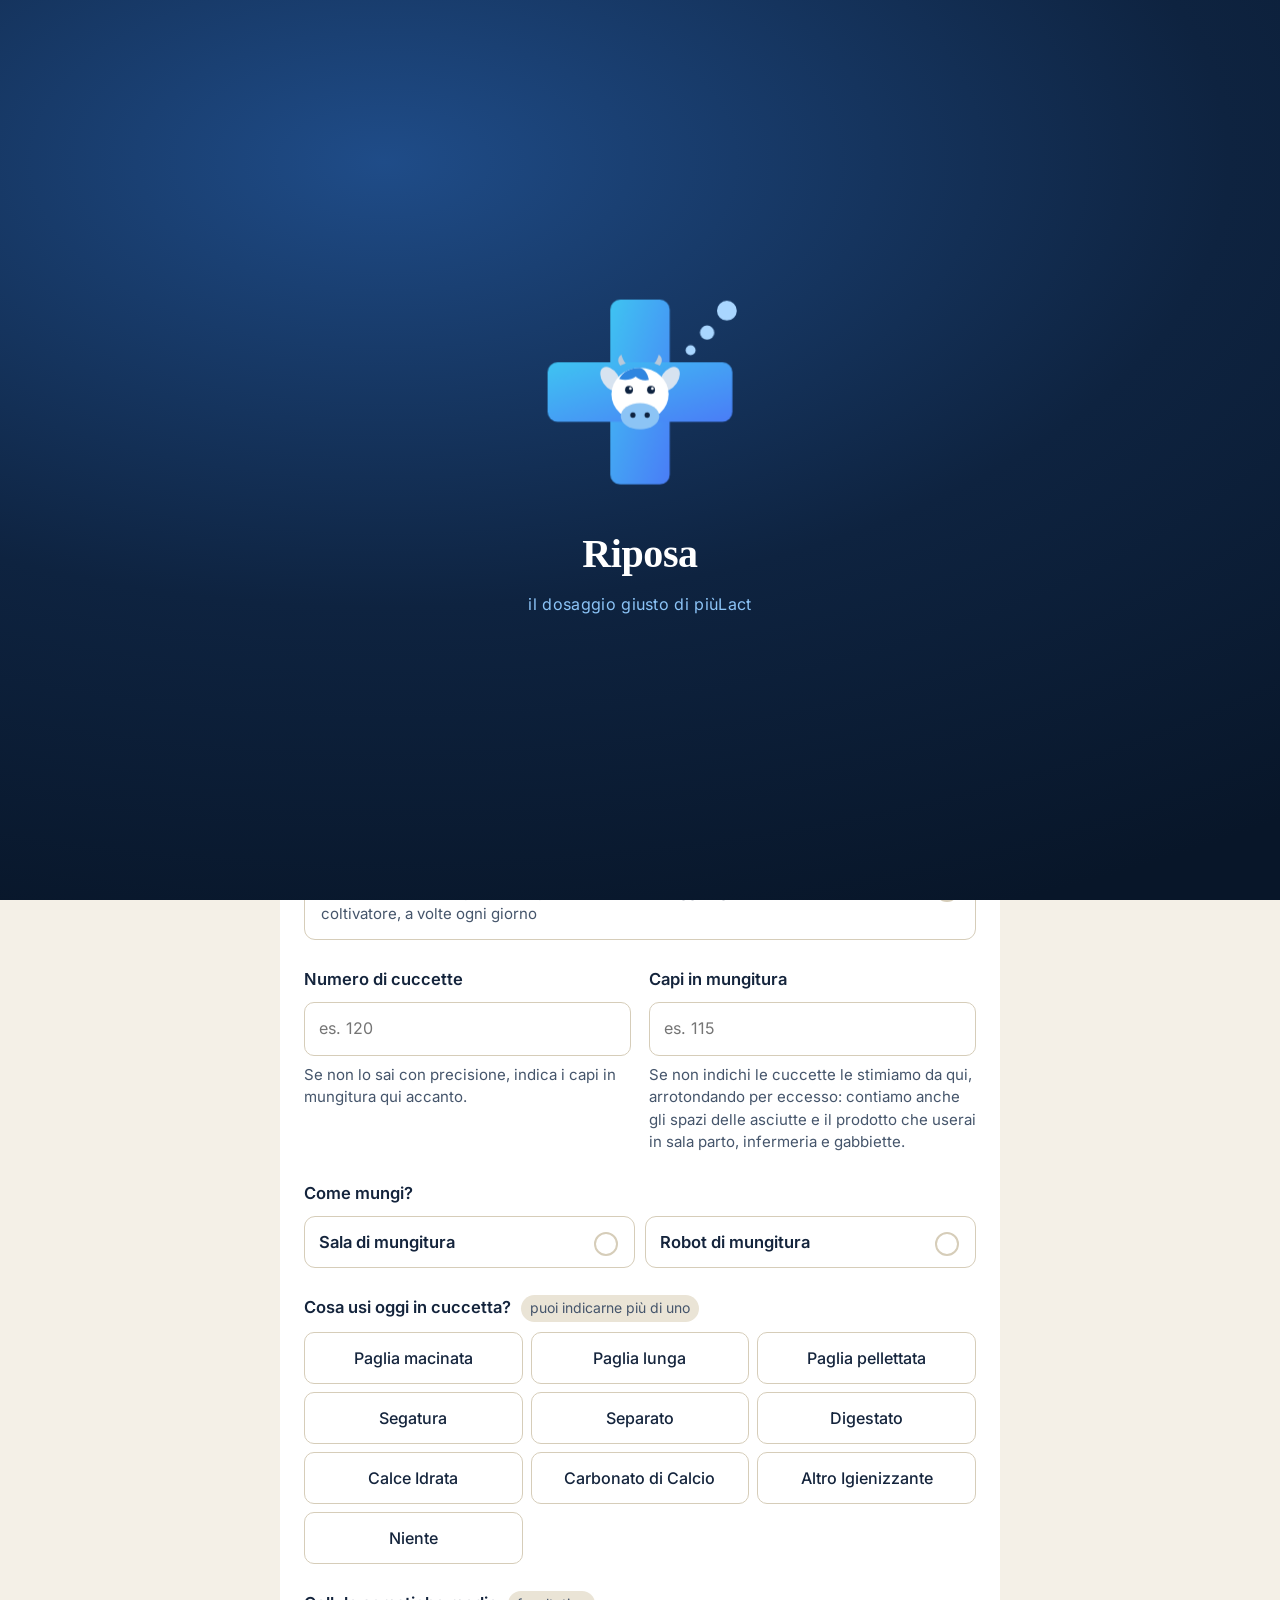
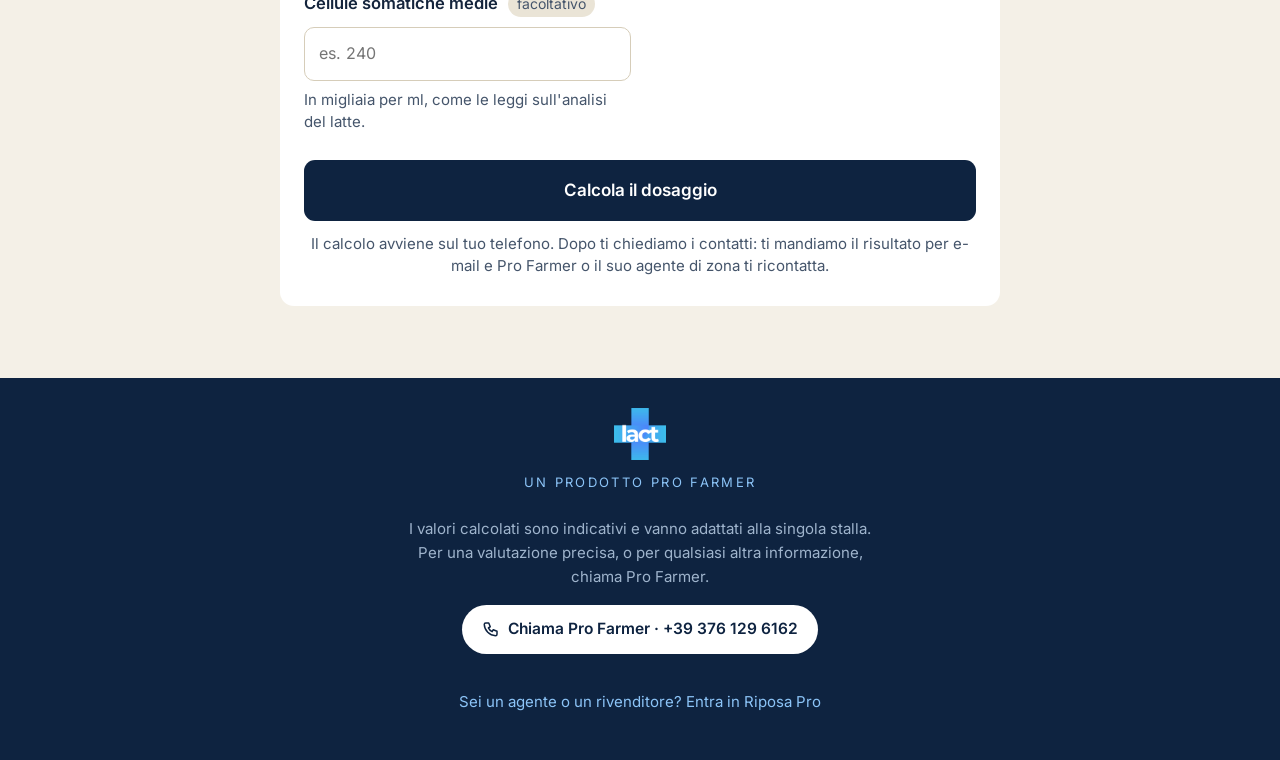
==== riposa/index.html @ 1e92d0e1 "App Pro Farmer: contenitore con Riposa e Presenze e turni (prima versione) Co-Authored-By: Claude Op" ====
<!-- GENERATO da «App Pro Farmer/strumenti/genera-riposa.mjs» a partire da Riposa/index.html: non modificare qui. -->
<!doctype html>
<html lang="it">
<head>
<meta charset="utf-8">
<meta name="viewport" content="width=device-width, initial-scale=1">
<title>Riposa — il dosaggio giusto di piùLact per la tua stalla</title>
<meta name="description" content="Calcola in due minuti quale prodotto della gamma piùLact serve alla tua stalla, quanto ne serve e come si usa. Uno strumento Pro Farmer.">
<link rel="stylesheet" href="assets/style.css?v=20261030a">
<!-- App installabile (anche su iPhone: Condividi → Aggiungi alla schermata Home) -->
<link rel="icon" type="image/png" sizes="32x32" href="../assets/icone/favicon-32.png">
<link rel="apple-touch-icon" href="../assets/icone/apple-touch-icon.png">
<meta name="theme-color" content="#242320">
<meta name="apple-mobile-web-app-capable" content="yes">
<meta name="mobile-web-app-capable" content="yes">
<meta name="apple-mobile-web-app-title" content="Pro Farmer">
<meta name="apple-mobile-web-app-status-bar-style" content="default">
<script data-solo-allevatore>
  /* Dal 24/10/2026 i venditori hanno la loro app, Riposa Pro, su /pro/.
     Ci mandiamo i vecchi link (#venditori) e chi ha installato la Riposa di
     prima ed era già entrato nella sua area. */
  (function () {
    var venditore = false;
    try {
      venditore = !!localStorage.getItem('sb-gmhmxybqmkcmnbjdnslz-auth-token')
        && (matchMedia('(display-mode: standalone)').matches || navigator.standalone === true);
    } catch (e) {}
    if (location.hash === '#venditori' || venditore) { location.replace('https://riposa.profarmer.it/pro/'); return; }
    /* L'apertura animata (24/10/2026): nell'app installata a ogni apertura,
       nel browser una volta per visita. Mai a chi ha chiesto meno movimento. */
    try {
      if (/[?&]apertura=(prova|ferma)/.test(location.search)) sessionStorage.removeItem('riposa-apertura');
      var app = matchMedia('(display-mode: standalone)').matches || navigator.standalone === true;
      var vista = sessionStorage.getItem('riposa-apertura') === '1';
      if (!matchMedia('(prefers-reduced-motion: reduce)').matches && (app || !vista)) {
        document.documentElement.classList.add('con-apertura');
        sessionStorage.setItem('riposa-apertura', '1');
      }
    } catch (e) {}
  })();
</script>
</head>
<body>
<a href="../" style="display:flex;align-items:center;gap:8px;padding:calc(10px + env(safe-area-inset-top,0px)) 16px 10px;background:#242320;color:#fff;font:700 15px/1.2 Inter,system-ui,sans-serif;text-decoration:none">
  <span aria-hidden="true" style="font-size:18px">←</span> Pro Farmer</a>

<!-- APERTURA: l'animazione d'ingresso, solo per l'allevatore (genera-pro.mjs la toglie).
     Si vede solo con la classe con-apertura su <html>, decisa dallo script in testa. -->
<div class="apertura" id="apertura" aria-hidden="true">
  <svg class="apertura-segno" viewBox="0 0 200 200" aria-hidden="true">
    <defs><linearGradient id="ap-croce" x1="0" y1="0" x2="1" y2="1"><stop offset="0" stop-color="#3FC4F2"/><stop offset="1" stop-color="#4A7DF7"/></linearGradient>
      <linearGradient id="ap-riflesso" x1="0" y1="0" x2="1" y2="0"><stop offset="0" stop-color="#fff" stop-opacity="0"/><stop offset=".5" stop-color="#fff" stop-opacity=".55"/><stop offset="1" stop-color="#fff" stop-opacity="0"/></linearGradient>
      <clipPath id="ap-sagoma"><rect x="73" y="16" width="54" height="168" rx="9"/><rect x="16" y="73" width="168" height="54" rx="9"/></clipPath></defs>
    <circle class="ap-alone" cx="100" cy="100" r="70"/>
    <rect class="ap-v" x="73" y="16" width="54" height="168" rx="9" fill="url(#ap-croce)"/>
    <rect class="ap-h" x="16" y="73" width="168" height="54" rx="9" fill="url(#ap-croce)"/>
    <!-- un riflesso di luce che attraversa la croce appena formata -->
    <g clip-path="url(#ap-sagoma)"><rect class="ap-riflesso" x="-60" y="0" width="60" height="200" fill="url(#ap-riflesso)" transform="skewX(-18)"/></g>
    <g transform="translate(54 54)"><g class="ap-bovina">
      <ellipse cx="19" cy="34" rx="7.5" ry="12" transform="rotate(-34 19 34)" fill="#D7E3F0"/>
      <ellipse cx="73" cy="34" rx="7.5" ry="12" transform="rotate(34 73 34)" fill="#D7E3F0"/>
      <path d="M28 22c-3-4-2-8 1-10 1 3 2 6 4 8z" fill="#B9C9DA"/>
      <path d="M64 22c3-4 2-8-1-10-1 3-2 6-4 8z" fill="#B9C9DA"/>
      <ellipse cx="46" cy="48" rx="26" ry="24" fill="#fff"/>
      <path d="M46 24c-9 0-16 4-19 10 5 2 11 1 15-2 3 3 8 4 12 3-1-6-4-10-8-11z" fill="#2F86E0"/>
      <ellipse cx="46" cy="68" rx="17.5" ry="12" fill="#8CC4F5"/>
      <circle cx="39.5" cy="67" r="2.4" fill="#0E2340"/><circle cx="52.5" cy="67" r="2.4" fill="#0E2340"/>
      <circle class="ap-occhio" cx="36" cy="44" r="3.6" fill="#0E2340"/><circle class="ap-occhio" cx="56" cy="44" r="3.6" fill="#0E2340"/>
      <circle cx="37.2" cy="42.8" r="1.2" fill="#fff"/><circle cx="57.2" cy="42.8" r="1.2" fill="#fff"/>
    </g></g>
    <circle class="ap-bolla ap-b1" cx="146" cy="62" r="4.5"/>
    <circle class="ap-bolla ap-b2" cx="161" cy="46" r="6.5"/>
    <circle class="ap-bolla ap-b3" cx="179" cy="26" r="9"/>
  </svg>
  <p class="apertura-nome">Riposa</p>
  <p class="apertura-sotto">il dosaggio giusto di piùLact</p>
</div>
<script>
  /* Dopo 3,9 secondi (o al primo tocco) l'apertura si dissolve e la pagina entra.
     Riposa Pro (stesso script, copiato da genera-pro.mjs) resta a 1,9 secondi. */
  (function () {
    var el = document.getElementById('apertura'), via = false;
    if (!document.documentElement.classList.contains('con-apertura')) { el.remove(); return; }
    function chiudi() {
      if (via) return; via = true;
      el.classList.add('apertura-via');
      document.documentElement.classList.add('apertura-finita');
      setTimeout(function () { el.remove(); document.documentElement.classList.remove('con-apertura'); }, 450);
    }
    el.addEventListener('pointerdown', chiudi);
    if (/[?&]apertura=ferma/.test(location.search)) return;   // solo per i fotogrammi di collaudo: resta finché non si tocca
    setTimeout(chiudi, el.classList.contains('apertura-pro') ? 1900 : 3900);
  })();
</script>
<!-- /APERTURA -->

<header class="testata">
  <div class="contenitore testata-in">
    <img class="logo-profarmer" src="assets/logo-profarmer.png" alt="Pro Farmer" width="532" height="200">
  </div>
</header>

<section class="eroe">
  <div class="contenitore eroe-in">
    <div class="eroe-parole">
      <h1>Quanto piùLact serve alla tua stalla?</h1>
      <p class="eroe-testo">Rispondi a poche domande. Ti diciamo quale prodotto usare, come e in che dose, e quanto ordinarne per spendere meno di trasporto.</p>
    </div>
    <!-- la stessa bovina che poi "ragiona" sul calcolo (app.js), qui ferma -->
    <svg class="bovina bovina-eroe" viewBox="0 0 124 104" aria-hidden="true">
      <circle class="pensiero p1" cx="88" cy="36" r="4"/>
      <circle class="pensiero p2" cx="100" cy="25" r="5.5"/>
      <circle class="pensiero p3" cx="114" cy="12" r="7.5"/>
      <ellipse class="orecchio" cx="19" cy="34" rx="7.5" ry="12" transform="rotate(-34 19 34)"/>
      <ellipse class="orecchio" cx="73" cy="34" rx="7.5" ry="12" transform="rotate(34 73 34)"/>
      <path class="corno" d="M28 22c-3-4-2-8 1-10 1 3 2 6 4 8z"/>
      <path class="corno" d="M64 22c3-4 2-8-1-10-1 3-2 6-4 8z"/>
      <ellipse class="cranio" cx="46" cy="48" rx="26" ry="24"/>
      <path class="macchia" d="M46 24c-9 0-16 4-19 10 5 2 11 1 15-2 3 3 8 4 12 3-1-6-4-10-8-11z"/>
      <ellipse class="muso" cx="46" cy="68" rx="17.5" ry="12"/>
      <circle class="narice" cx="39.5" cy="67" r="2.4"/>
      <circle class="narice" cx="52.5" cy="67" r="2.4"/>
      <circle class="occhio" cx="36" cy="44" r="3.6"/>
      <circle class="occhio" cx="56" cy="44" r="3.6"/>
      <circle class="luce" cx="37.2" cy="42.8" r="1.2"/>
      <circle class="luce" cx="57.2" cy="42.8" r="1.2"/>
    </svg>
  </div>
</section>

<main class="contenitore">

  <form id="modulo" class="scheda" novalidate>

    <h2 class="titolo-sezione"><span class="numero">1</span> La tua zona di riposo</h2>

    <fieldset class="campo">
      <legend>Dove riposano le tue vacche?</legend>
      <div class="scelte">
        <label class="scelta">
          <input type="radio" name="zona" value="materassino" required>
          <span class="scelta-corpo">
            <strong>Cuccette a materassino</strong>
            <small>materassino o tappetino</small>
          </span>
        </label>
        <label class="scelta">
          <input type="radio" name="zona" value="buca">
          <span class="scelta-corpo">
            <strong>Cuccette a buca / riempimento</strong>
            <small>che sia con blister (nido d’ape) o senza</small>
          </span>
        </label>
        <label class="scelta">
          <input type="radio" name="zona" value="lettiera">
          <span class="scelta-corpo">
            <strong>Lettiera</strong>
            <small>lettiera in paglia o simili a rinnovo frequente</small>
          </span>
        </label>
        <label class="scelta">
          <input type="radio" name="zona" value="compost">
          <span class="scelta-corpo">
            <strong>Compost barn</strong>
            <small>rinnovata di rado, si pulisce dopo diversi mesi; si aggiunge materiale e si lavora col coltivatore, a volte ogni giorno</small>
          </span>
        </label>
      </div>
    </fieldset>

    <div class="griglia-2" id="blocco-cuccette">
      <div class="campo">
        <label for="cuccette">Numero di cuccette</label>
        <input type="number" id="cuccette" name="cuccette" min="1" max="5000" step="1" placeholder="es. 120" inputmode="numeric">
        <p class="aiuto">Se non lo sai con precisione, indica i capi in mungitura qui accanto.</p>
      </div>
      <div class="campo">
        <label for="capi">Capi in mungitura</label>
        <input type="number" id="capi" name="capi" min="1" max="5000" step="1" placeholder="es. 115" inputmode="numeric">
        <p class="aiuto">Se non indichi le cuccette le stimiamo da qui, arrotondando per eccesso: contiamo anche gli spazi delle asciutte e il prodotto che userai in sala parto, infermeria e gabbiette.</p>
      </div>
    </div>

    <fieldset class="campo">
      <legend>Come mungi?</legend>
      <div class="scelte scelte-fila">
        <label class="scelta scelta-piccola">
          <input type="radio" name="mungitura" value="sala" required>
          <span class="scelta-corpo"><strong>Sala di mungitura</strong></span>
        </label>
        <label class="scelta scelta-piccola">
          <input type="radio" name="mungitura" value="robot">
          <span class="scelta-corpo"><strong>Robot di mungitura</strong></span>
        </label>
      </div>
    </fieldset>

    <fieldset class="campo" id="blocco-riempimento" hidden>
      <legend>Come riempi la buca?</legend>
      <div class="scelte">
        <label class="scelta">
          <input type="radio" name="riempimento" value="miscelata">
          <span class="scelta-corpo">
            <strong>Con una miscelata</strong>
            <small>paglia macinata, acqua e igienizzante, distribuiti con il carro unifeed, il lanciapaglia o simili</small>
          </span>
        </label>
        <label class="scelta">
          <input type="radio" name="riempimento" value="spaglio">
          <span class="scelta-corpo">
            <strong>Con il materiale, e il prodotto a spaglio sopra</strong>
            <small>paglia lunga, separato o digestato, con piùLact distribuito a spaglio</small>
          </span>
        </label>
      </div>
    </fieldset>

    <div class="griglia-2" id="blocco-superficie" hidden>
      <div class="campo">
        <label for="mq">Metri quadri di lettiera</label>
        <input type="number" id="mq" name="mq" min="1" max="50000" step="1" placeholder="es. 900" inputmode="numeric">
        <p class="aiuto">La superficie totale della zona a lettiera.</p>
      </div>
      <div class="campo">
        <label for="capiZona">Capi presenti in quella zona</label>
        <input type="number" id="capiZona" name="capiZona" min="1" max="5000" step="1" placeholder="es. 80" inputmode="numeric">
        <p class="aiuto">Serve per i metri quadri a capo: sopra i 9 m² si interviene meno spesso.</p>
      </div>
    </div>

    <fieldset class="campo">
      <legend id="titolo-lettiera-attuale">Cosa usi oggi in cuccetta? <span class="opzionale">puoi indicarne più di uno</span></legend>
      <div class="spunte">
        <label class="spunta"><input type="checkbox" name="lettieraAttuale" value="Paglia macinata"><span>Paglia macinata</span></label>
        <label class="spunta"><input type="checkbox" name="lettieraAttuale" value="Paglia lunga"><span>Paglia lunga</span></label>
        <label class="spunta"><input type="checkbox" name="lettieraAttuale" value="Paglia pellettata"><span>Paglia pellettata</span></label>
        <label class="spunta"><input type="checkbox" name="lettieraAttuale" value="Segatura"><span>Segatura</span></label>
        <label class="spunta"><input type="checkbox" name="lettieraAttuale" value="Separato"><span>Separato</span></label>
        <label class="spunta"><input type="checkbox" name="lettieraAttuale" value="Digestato"><span>Digestato</span></label>
        <label class="spunta"><input type="checkbox" name="lettieraAttuale" value="Calce Idrata"><span>Calce Idrata</span></label>
        <label class="spunta"><input type="checkbox" name="lettieraAttuale" value="Carbonato di Calcio"><span>Carbonato di Calcio</span></label>
        <label class="spunta"><input type="checkbox" name="lettieraAttuale" value="Altro Igienizzante"><span>Altro Igienizzante</span></label>
        <label class="spunta"><input type="checkbox" name="lettieraAttuale" value="Niente" data-esclusiva="si"><span>Niente</span></label>
      </div>
    </fieldset>

    <div class="griglia-2">
      <div class="campo">
        <label for="cellule">Cellule somatiche medie <span class="opzionale">facoltativo</span></label>
        <input type="number" id="cellule" name="cellule" min="0" max="3000" step="1" placeholder="es. 240" inputmode="numeric">
        <p class="aiuto">In migliaia per ml, come le leggi sull'analisi del latte.</p>
      </div>
    </div>

    <p id="errore" class="errore" hidden></p>

    <button type="submit" class="bottone bottone-grande">Calcola il dosaggio</button>
    <p class="aiuto aiuto-centro">Il calcolo avviene sul tuo telefono. Dopo ti chiediamo i contatti: ti mandiamo il risultato per e-mail e Pro Farmer o il suo agente di zona ti ricontatta.</p>
  </form>

  <section id="risultato" hidden></section>

</main>

<footer class="pedana">
  <div class="contenitore pedana-in">
    <img class="logo-piulact" src="assets/logo-piulact.png" alt="piùLact" width="300" height="300">
    <p class="pedana-firma">un prodotto Pro Farmer</p>
    <p class="pedana-nota">
      I valori calcolati sono indicativi e vanno adattati alla singola stalla.
      Per una valutazione precisa, o per qualsiasi altra informazione, chiama
      Pro Farmer.
    </p>
    <a class="chiama" href="tel:+393761296162"><svg viewBox="0 0 24 24" aria-hidden="true"><path d="M5 4h4l2 5-2.5 1.5a11 11 0 0 0 5 5L15 13l5 2v4a2 2 0 0 1-2 2A16 16 0 0 1 3 6a2 2 0 0 1 2-2"/></svg>Chiama Pro Farmer · +39 376 129 6162</a>
    <p class="pedana-nota pedana-altra-app"><a href="https://riposa.profarmer.it/pro/">Sei un agente o un rivenditore? Entra in Riposa Pro</a></p>
  </div>
</footer>

<script src="../assets/vendor/supabase-2.45.4.js"></script>
<script>try { localStorage.setItem('riposa-installa-allevatore-no', '1'); } catch (e) {}</script>
<script src="assets/regole.js?v=20261030a"></script>
<script src="assets/app.js?v=20261030a"></script>
<script src="assets/allevatore.js?v=20261030a"></script>
<!-- RIPOSA PRO: qui strumenti/genera-pro.mjs aggiunge gli script dei venditori -->
<script>
  /* L'app installabile: il service worker tiene la pagina sul telefono, così
     si apre in fretta e il calcolo funziona anche senza rete. Vedi sw.js. */
  if ('serviceWorker' in navigator) {
    window.addEventListener('load', () => { navigator.serviceWorker.register('../sw.js').catch(() => {}); });
  }
</script>
</body>
</html>
---- riposa/assets/style.css ----
/* I font stanno dentro il sito, non li chiediamo a Google.
   Perche': cosi' la pagina non contatta nessun terzo prima che l'allevatore
   abbia premuto il pulsante, e il suo indirizzo IP non finisce da Google.
   Fraunces e Inter, licenza SIL Open Font 1.1, sottoinsieme latino.
   L'italico del titolo lo sintetizza il browser, come faceva prima. */
@font-face{
  font-family:'Fraunces';font-style:normal;font-weight:400;font-display:swap;
  src:url('font/fraunces-400.woff2') format('woff2')
}
@font-face{
  font-family:'Fraunces';font-style:normal;font-weight:600;font-display:swap;
  src:url('font/fraunces-600.woff2') format('woff2')
}
@font-face{
  font-family:'Inter';font-style:normal;font-weight:400;font-display:swap;
  src:url('font/inter-400.woff2') format('woff2')
}
@font-face{
  font-family:'Inter';font-style:normal;font-weight:500;font-display:swap;
  src:url('font/inter-500.woff2') format('woff2')
}
@font-face{
  font-family:'Inter';font-style:normal;font-weight:600;font-display:swap;
  src:url('font/inter-600.woff2') format('woff2')
}

/* Riposa — grafica, ripresa dalla presentazione gamma piùLact 2026 */

:root{
  --navy:#0E2340;
  --navy-2:#16325A;
  --blu:#2F86E0;
  --blu-chiaro:#8CC4F7;
  --crema:#F4F0E7;
  --crema-2:#EAE4D6;
  --bianco:#FFFFFF;
  --testo:#14243C;
  --testo-2:#5A6A80;
  --ambra:#B4741A;
  --ambra-sfondo:#FBF2E2;
  --raggio:14px;
  --ombra:0 1px 2px rgba(14,35,64,.06), 0 8px 28px rgba(14,35,64,.07);
}

*{box-sizing:border-box}
html{-webkit-text-size-adjust:100%}
body{
  margin:0;
  font-family:Inter,-apple-system,BlinkMacSystemFont,"Segoe UI",sans-serif;
  font-size:16px;
  line-height:1.6;
  color:var(--testo);
  background:var(--crema);
}
h1,h2,h3,.serif{font-family:Fraunces,Georgia,"Times New Roman",serif;font-weight:600;letter-spacing:-.01em}
em{font-style:italic}

.contenitore{width:100%;max-width:760px;margin:0 auto;padding:0 20px}

/* --- testata --- */
/* In alto solo la firma di chi lo ha fatto: Pro Farmer, piccolo, nell'angolo
   a destra. Il logo piuLact sta nel piede, dove chiude la pagina insieme al
   numero di telefono. Altezza fissa e larghezza automatica: cambiare i file
   sorgente non sposta il layout, purche' restino ritagliati sul segno. */
.testata{background:var(--navy);padding:22px 0 2px}
.testata-in{display:flex;justify-content:flex-end}
.logo-profarmer{display:block;height:28px;width:auto}
.logo-piulact{display:block;height:46px;width:auto}

/* --- eroe --- */
.eroe{background:var(--navy);color:#fff;padding:40px 0 56px}
.soprattitolo{
  margin:0 0 14px;font-size:11px;letter-spacing:.18em;text-transform:uppercase;color:var(--blu-chiaro)
}
.eroe h1{margin:0 0 18px;font-size:clamp(34px,8vw,54px);line-height:1.05}
.eroe h1 em{color:var(--blu-chiaro)}
.eroe-testo{margin:0;max-width:52ch;color:#C9D6E6;font-size:17px}

/* l'elenco di cosa fa il calcolatore, in testata */
.eroe-elenco{
  margin:16px 0 0;padding:0;list-style:none;
  display:grid;gap:10px;max-width:56ch
}
.eroe-elenco li{
  position:relative;padding-left:26px;color:#fff;font-size:16.5px;line-height:1.5
}
.eroe-elenco li::before{
  content:"";position:absolute;left:0;top:.55em;
  width:9px;height:9px;border-radius:2px;background:var(--blu)
}

/* --- schede --- */
main{padding:0 0 64px}
.scheda{
  background:var(--bianco);border-radius:var(--raggio);box-shadow:var(--ombra);
  padding:28px 24px;margin-top:-28px;position:relative
}

.titolo-sezione{
  display:flex;align-items:center;gap:12px;
  margin:0 0 24px;font-size:22px
}
.numero{
  display:grid;place-items:center;flex:0 0 30px;width:30px;height:30px;border-radius:50%;
  background:var(--navy);color:#fff;font-family:Inter,sans-serif;font-size:14px;font-weight:600
}

/* --- campi --- */
.campo{margin:0 0 26px;padding:0;border:0}
.campo>label,legend{
  display:block;padding:0;margin:0 0 10px;
  font-weight:600;font-size:15px;color:var(--testo)
}
.opzionale{
  font-weight:400;font-size:12px;color:var(--testo-2);
  background:var(--crema-2);border-radius:20px;padding:2px 9px;margin-left:6px
}
input[type=number],select{
  width:100%;padding:13px 14px;font:inherit;color:var(--testo);
  background:var(--bianco);border:1.5px solid var(--crema-2);border-radius:10px;
  transition:border-color .15s
}
input[type=number]:focus,select:focus{outline:0;border-color:var(--blu);box-shadow:0 0 0 3px rgba(47,134,224,.14)}
select{appearance:none;background-image:linear-gradient(45deg,transparent 50%,var(--testo-2) 50%),linear-gradient(135deg,var(--testo-2) 50%,transparent 50%);background-position:calc(100% - 20px) 50%,calc(100% - 15px) 50%;background-size:5px 5px,5px 5px;background-repeat:no-repeat}
.aiuto{margin:8px 0 0;font-size:13px;color:var(--testo-2);line-height:1.45}
.aiuto-centro{text-align:center;margin-top:12px}

.griglia-2{display:grid;grid-template-columns:1fr 1fr;gap:0 18px}
@media(max-width:560px){.griglia-2{grid-template-columns:1fr}}

/* --- scelte a bottoni --- */
.scelte{display:grid;gap:10px}
.scelte-fila{grid-template-columns:repeat(auto-fit,minmax(150px,1fr))}
.scelta{position:relative;display:block;cursor:pointer}
.scelta input{position:absolute;opacity:0;width:0;height:0}
.scelta-corpo{
  display:block;padding:14px 16px;
  border:1.5px solid var(--crema-2);border-radius:11px;background:var(--bianco);
  transition:border-color .15s, background .15s
}
.scelta-corpo strong{display:block;font-size:15px;font-weight:600}
.scelta-corpo small{display:block;margin-top:3px;font-size:13px;color:var(--testo-2);line-height:1.4}
.scelta:hover .scelta-corpo{border-color:var(--blu-chiaro)}
.scelta input:checked + .scelta-corpo{border-color:var(--blu);background:#F2F8FE;box-shadow:0 0 0 1px var(--blu) inset}
.scelta input:focus-visible + .scelta-corpo{box-shadow:0 0 0 3px rgba(47,134,224,.2)}
.scelta-piccola .scelta-corpo{padding:12px 14px}

/* --- bottoni --- */
.bottone{
  display:inline-block;width:100%;padding:15px 22px;
  font:inherit;font-weight:600;font-size:16px;text-align:center;text-decoration:none;
  color:#fff;background:var(--navy);border:0;border-radius:11px;cursor:pointer;
  transition:background .15s,transform .05s
}
.bottone:hover{background:var(--navy-2)}
.bottone:active{transform:translateY(1px)}
.bottone-grande{padding:17px 22px;font-size:17px}
.bottone-whatsapp{background:#1EA855}
.bottone-whatsapp:hover{background:#17913F}
.bottone-fantasma{background:transparent;color:var(--navy);border:1.5px solid var(--crema-2)}
.bottone-fantasma:hover{background:var(--crema);border-color:var(--testo-2)}

.errore{
  margin:0 0 18px;padding:13px 15px;border-radius:10px;
  background:#FDECEC;color:#A32020;font-size:14px;font-weight:500
}

/* --- risultato --- */
#risultato{margin-top:26px;scroll-margin-top:20px}
.esito{
  background:var(--navy);color:#fff;border-radius:var(--raggio);
  padding:28px 24px;box-shadow:var(--ombra)
}
.esito-etichetta{margin:0 0 8px;font-size:11px;letter-spacing:.18em;text-transform:uppercase;color:var(--blu-chiaro)}
.esito-nome{margin:0;font-size:clamp(30px,7vw,42px);line-height:1.1}
.esito-tagline{margin:6px 0 0;font-size:14px;letter-spacing:.06em;text-transform:uppercase;color:var(--blu-chiaro)}
.esito-sintesi{margin:18px 0 0;color:#C9D6E6;max-width:56ch}

.numeri{
  display:grid;grid-template-columns:repeat(auto-fit,minmax(130px,1fr));gap:1px;
  margin:26px 0 0;background:rgba(255,255,255,.14);border-radius:11px;overflow:hidden
}
.numero-cella{background:var(--navy);padding:16px 15px}
.numero-cella dt{margin:0 0 6px;font-size:10.5px;letter-spacing:.14em;text-transform:uppercase;color:var(--blu-chiaro)}
.numero-cella dd{margin:0;font-family:Fraunces,Georgia,serif;font-size:23px;line-height:1.15}
.numero-cella dd small{display:block;font-family:Inter,sans-serif;font-size:12px;font-weight:400;color:#9FB4CC;margin-top:3px}

.blocco{
  background:var(--bianco);border-radius:var(--raggio);box-shadow:var(--ombra);
  padding:24px;margin-top:16px
}
.blocco h3{margin:0 0 14px;font-size:19px}
.blocco p{margin:0 0 12px}
.blocco p:last-child{margin-bottom:0}
.passi{margin:0;padding:0;list-style:none;counter-reset:passo}
.passi li{
  counter-increment:passo;position:relative;padding:0 0 14px 38px;
}
.passi li:last-child{padding-bottom:0}
.passi li::before{
  content:counter(passo);position:absolute;left:0;top:1px;
  display:grid;place-items:center;width:25px;height:25px;border-radius:50%;
  background:var(--crema);color:var(--navy);font-size:13px;font-weight:600
}

.tabella{width:100%;border-collapse:collapse;font-size:15px}
.tabella th,.tabella td{padding:11px 0;text-align:left;border-bottom:1px solid var(--crema-2)}
.tabella th{font-weight:500;color:var(--testo-2)}
.tabella td{text-align:right;font-weight:600;font-variant-numeric:tabular-nums}
.tabella tr:last-child th,.tabella tr:last-child td{border-bottom:0}

.avviso{
  display:flex;gap:11px;align-items:flex-start;
  margin:16px 0 0;padding:14px 16px;border-radius:10px;
  background:var(--ambra-sfondo);color:#6E4710;font-size:14px;line-height:1.5
}
.avviso strong{color:var(--ambra)}
.avviso-icona{flex:0 0 auto;font-size:15px;line-height:1.4}

.nota-scenario{
  margin:16px 0 0;padding:14px 16px;border-left:3px solid var(--blu);
  background:#F2F8FE;border-radius:0 10px 10px 0;font-size:15px;color:var(--navy)
}

.potenziale-cifre{display:flex;align-items:baseline;gap:12px;flex-wrap:wrap;margin:0 0 14px}
.potenziale-cifre b{font-family:Fraunces,Georgia,serif;font-size:34px;font-weight:600;color:var(--blu)}
.potenziale-cifre span{font-size:26px;color:var(--testo-2)}
.casi{margin:14px 0 0;padding:0;list-style:none;font-size:14px;color:var(--testo-2)}
.casi li{padding:7px 0;border-top:1px solid var(--crema-2)}
.casi b{color:var(--navy);font-weight:600}

.azioni{display:grid;gap:10px;margin-top:16px}
.contatti{display:grid;gap:0 18px;grid-template-columns:1fr 1fr}
@media(max-width:560px){.contatti{grid-template-columns:1fr}}
.contatti .campo{margin-bottom:18px}
.contatti input[type=text],.contatti input[type=tel],.contatti input[type=email]{
  width:100%;padding:13px 14px;font:inherit;color:var(--testo);
  background:var(--bianco);border:1.5px solid var(--crema-2);border-radius:10px
}
.contatti input:focus{outline:0;border-color:var(--blu);box-shadow:0 0 0 3px rgba(47,134,224,.14)}
.pieno{grid-column:1/-1}
.esito-ok{
  margin:14px 0 0;padding:14px 16px;border-radius:10px;
  background:#EAF7EE;color:#14612F;font-size:14.5px;font-weight:500
}

/* --- pedana --- */
.pedana{background:var(--navy);color:#9FB4CC;padding:30px 0 34px;font-size:14px}
/* Il piede chiude la pagina come un colophon: il logo del prodotto, chi lo fa,
   poi la nota. Centrato, cosi' regge anche quando la nota cambia lunghezza. */
.pedana-in{display:flex;flex-direction:column;align-items:center;text-align:center;gap:12px}
.pedana-in .logo-piulact{height:52px}
.pedana-firma{margin:0;font-size:11px;letter-spacing:.18em;text-transform:uppercase;color:var(--blu-chiaro)}
.pedana a{color:var(--blu-chiaro);text-decoration:none;white-space:nowrap}
.pedana a:hover{text-decoration:underline}
.pedana-nota{margin:8px 0 0;padding-top:16px;border-top:1px solid rgba(255,255,255,.14);font-size:13px;max-width:52ch}

@media print{
  .testata,.eroe,#modulo,.azioni,.pedana-nota{display:none}
  body{background:#fff}
  .esito{background:#fff;color:#000;box-shadow:none;border:1px solid #ccc}
  .numero-cella{background:#fff}
  .esito-nome,.esito-etichetta,.esito-tagline,.esito-sintesi,.numero-cella dt,.numero-cella dd{color:#000}
}

/* --- scelte premium e proposte di prova --- */
.premium{
  margin-top:18px;padding-top:18px;border-top:1px solid var(--crema-2)
}
.premium:first-of-type{margin-top:16px}
.premium h4{
  margin:0 0 4px;font-family:Fraunces,Georgia,serif;font-size:19px;font-weight:600
}
.premium h4 span{
  display:block;font-family:Inter,sans-serif;font-size:11px;font-weight:500;
  letter-spacing:.13em;text-transform:uppercase;color:var(--blu);margin-top:3px
}
.premium p{margin:10px 0 14px;font-size:15px;color:var(--testo-2)}
.blocco-prova{
  background:#F2F8FE;border:1px solid #CFE3F8
}
.prova-cifra{
  margin:14px 0 0;padding:14px 16px;background:var(--bianco);
  border-radius:10px;font-size:16px
}
.prova-cifra strong{display:block;color:var(--navy)}
.prova-cifra span{display:block;margin-top:3px;font-size:13px;color:var(--testo-2)}

/* --- scelta premium --- */
.premium-scegli{
  margin-top:14px;background:var(--bianco);color:var(--navy);
  border:1.5px solid var(--crema-2);font-size:15px;padding:12px 18px
}
.premium-scegli:hover{background:var(--crema);border-color:var(--blu-chiaro)}
.premium.scelto{
  background:#F2F8FE;border-radius:10px;padding:16px;margin-left:-16px;margin-right:-16px;
  border-top:0
}
.premium-scegli.bottone-scelto{
  background:var(--blu);color:#fff;border-color:var(--blu)
}
.premium-scegli.bottone-scelto:hover{background:#2472C4}

/* --- spunta di consenso --- */
.consenso{
  display:flex;gap:11px;align-items:flex-start;cursor:pointer;
  margin:0 0 18px;padding:14px 16px;border-radius:10px;background:var(--crema);
  font-size:14px;line-height:1.5;color:var(--testo-2)
}
.consenso input{
  flex:0 0 auto;width:18px;height:18px;margin:1px 0 0;accent-color:var(--blu);cursor:pointer
}
.consenso a{color:var(--blu)}

/* [hidden] deve vincere sempre: senza questo un blocco con display:grid
   resta visibile anche quando lo nascondiamo da JavaScript */
[hidden]{display:none !important}

/* --- scelta multipla a spunte --- */
.spunte{
  display:grid;gap:8px;grid-template-columns:repeat(auto-fit,minmax(165px,1fr))
}
.spunta{
  display:flex;gap:10px;align-items:center;cursor:pointer;
  padding:11px 13px;border:1.5px solid var(--crema-2);border-radius:10px;
  background:var(--bianco);font-size:14.5px;transition:border-color .15s,background .15s
}
.spunta:hover{border-color:var(--blu-chiaro)}
.spunta input{
  flex:0 0 auto;width:17px;height:17px;margin:0;accent-color:var(--blu);cursor:pointer
}
.spunta:has(input:checked){border-color:var(--blu);background:#F2F8FE}
.spunta input:focus-visible{outline:2px solid var(--blu);outline-offset:2px}

/* ============================================================================
   Il percorso dopo il calcolo: ragionamento → canale → contatti
   ========================================================================== */

/* --- la bovina che ragiona --- */
.ragiona{
  background:var(--navy);color:#fff;border-radius:var(--raggio);box-shadow:var(--ombra);
  padding:40px 24px 34px;text-align:center
}
.bovina{width:140px;height:118px;display:block;margin:0 auto 18px}
.bovina .cranio{fill:#fff}
.bovina .orecchio{fill:#D7E3F0}
.bovina .corno{fill:#B9C9DA}
.bovina .macchia{fill:var(--blu)}
.bovina .muso{fill:#8CC4F5}
.bovina .occhio,.bovina .narice{fill:var(--navy)}
.bovina .luce{fill:#fff}
.bovina .pensiero{fill:var(--blu)}
.bovina .testa{
  transform-box:fill-box;transform-origin:center bottom;
  animation:bovina-annuisce 2.5s ease-in-out infinite
}
.bovina .pensiero{transform-box:fill-box;transform-origin:center}
.bovina .p1{animation:pensa 1.5s ease-in-out infinite}
.bovina .p2{animation:pensa 1.5s ease-in-out .25s infinite}
.bovina .p3{animation:pensa 1.5s ease-in-out .5s infinite}
@keyframes bovina-annuisce{
  0%,100%{transform:translateY(0) rotate(0)}
  50%{transform:translateY(-3px) rotate(-2deg)}
}
@keyframes pensa{
  0%,100%{opacity:.2;transform:translateY(3px) scale(.85)}
  50%{opacity:1;transform:translateY(0) scale(1)}
}
.ragiona-titolo{
  margin:0 0 6px;font-family:Fraunces,Georgia,serif;font-size:23px;font-weight:600
}
.ragiona-passo{
  margin:0 auto 22px;max-width:34ch;color:var(--blu-chiaro);font-size:15.5px;
  min-height:2.6em;transition:opacity .14s
}
.ragiona-barra{
  height:4px;max-width:300px;margin:0 auto;border-radius:4px;
  background:rgba(255,255,255,.18);overflow:hidden
}
.ragiona-barra span{
  display:block;height:100%;width:0;border-radius:4px;background:var(--blu);
  transition:width 2.5s linear
}

/* --- soluzione trovata, scelta del canale --- */
.trovato{
  background:var(--bianco);border-radius:var(--raggio);box-shadow:var(--ombra);
  padding:34px 24px 30px;text-align:center
}
.trovato-spunta{
  display:grid;place-items:center;width:46px;height:46px;margin:0 auto 16px;
  border-radius:50%;background:#EAF7EE;color:#14612F;font-size:24px;font-weight:700
}
.trovato h2{
  margin:0 auto 8px;max-width:26ch;font-family:Fraunces,Georgia,serif;
  font-size:clamp(22px,4.6vw,28px);font-weight:600;line-height:1.2
}
.trovato p{margin:0 0 22px;color:var(--testo-2);font-size:16px}

.canali{display:grid;gap:12px;grid-template-columns:repeat(auto-fit,minmax(190px,1fr))}
.canale{
  display:block;padding:18px 20px;text-align:left;cursor:pointer;
  font:inherit;color:var(--navy);background:var(--bianco);
  border:1.5px solid var(--crema-2);border-radius:12px;
  transition:border-color .15s,background .15s,transform .05s
}
.canale:hover{border-color:var(--blu);background:#F2F8FE}
.canale:active{transform:translateY(1px)}
.canale strong{display:block;font-size:17px;font-weight:600}
.canale small{display:block;margin-top:3px;font-size:13.5px;color:var(--testo-2)}
.canale-whatsapp:hover{border-color:#1EA855;background:#EDFAF1}
.canale:focus-visible{outline:2px solid var(--blu);outline-offset:2px}

@media (prefers-reduced-motion:reduce){
  .bovina .testa,.bovina .pensiero{animation:none}
  .ragiona-barra span{transition:none;width:100%}
  .ragiona-passo{transition:none}
}

/* nota d'effetto sotto ogni canale */
.canale-nota{margin-top:8px !important;font-weight:600;color:var(--navy) !important}
.canale-whatsapp .canale-nota{color:#12803D !important}
.canale-email .canale-nota{color:#9A3412 !important}
.trovato .azioni{max-width:340px;margin:0 auto}
.conferma-nota{
  margin:20px auto 0 !important;padding-top:16px;max-width:44ch;
  border-top:1px solid var(--crema-2);font-size:14px !important
}

/* ---------------------------------------------------------- area venditori */
.venditori{margin-bottom:24px}
.venditori-accesso{display:flex;gap:12px;align-items:flex-end;flex-wrap:wrap}
.venditori-accesso .campo{flex:1 1 200px;margin:0}
.venditori-accesso input{text-transform:uppercase;letter-spacing:.08em}
.venditori-testa{display:flex;justify-content:space-between;align-items:center;gap:12px;flex-wrap:wrap}
.venditori-testa p{margin:0;font-size:18px}
.venditori-ruolo{display:inline-block;margin-left:8px;padding:2px 10px;border-radius:99px;
  background:var(--crema-2);color:var(--testo-2);font-size:13px;text-transform:uppercase;letter-spacing:.06em}
.venditori-azioni{display:flex;gap:8px}
.venditori-azioni .bottone{padding:10px 16px;font-size:14px}
.ordine-righe input{width:90px;padding:8px 10px;font:inherit;border:1px solid var(--crema-2);border-radius:8px;text-align:right}
.ordine-conto{font-size:14px}
.ordine-scorri{overflow-x:auto;margin-top:16px}
.ordine-conto th,.ordine-conto td{vertical-align:top}
.ordine-conto td{white-space:nowrap;padding-left:10px}
.ordine-conto thead th{font-size:12px;text-transform:uppercase;letter-spacing:.05em;color:var(--testo-2)}
.ordine-conto td small{display:block;color:var(--testo-2);font-size:12px}
.ordine-conto .totale th,.ordine-conto .totale td{border-top:2px solid var(--testo);font-weight:600}
.sotto-minimo{display:block;color:var(--ambra);font-size:12px;font-weight:500}
.venditori-ordine textarea{width:100%;font:inherit;padding:10px;border:1px solid var(--crema-2);border-radius:8px}
@media (max-width:560px){
  .ordine-conto{font-size:12px}
  .ordine-conto th,.ordine-conto td{padding:8px 0 8px 6px}
  .ordine-conto th:first-child{padding-left:0}
  .ordine-conto td small{font-size:11px}
}

/* ------------------------------------------------------------ area agente */
body.in-area-venditori .eroe{display:none}
.venditori-schede{display:flex;gap:6px;flex-wrap:wrap;margin-top:18px}
.venditori-schede button{font:inherit;font-size:14px;font-weight:500;padding:9px 14px;border-radius:99px;
  border:1px solid var(--crema-2);background:var(--bianco);color:var(--testo);cursor:pointer}
.venditori-schede button[aria-selected="true"]{background:var(--navy);border-color:var(--navy);color:var(--bianco)}
.venditori-pannello{margin-bottom:24px}
.venditori-diretto{display:flex;gap:12px;align-items:center;justify-content:space-between;flex-wrap:wrap;
  padding-bottom:18px;margin-bottom:18px;border-bottom:1px solid var(--crema-2)}
.venditori-diretto .aiuto{margin:0;flex:1 1 260px}
.pannello-testa{display:flex;justify-content:space-between;align-items:center;gap:12px;flex-wrap:wrap}
.pannello-testa h3{margin:0}
.lista-clienti,.lista-materiali{list-style:none;padding:0;margin:18px 0 0}
.lista-clienti li,.lista-materiali li{padding:16px 0;border-top:1px solid var(--crema-2)}
.cliente-testa{display:flex;justify-content:space-between;gap:10px;flex-wrap:wrap}
.cliente-testa span{color:var(--testo-2);font-size:14px}
.cliente-dati,.cliente-note,.lista-materiali p{margin:6px 0 0;color:var(--testo-2);font-size:14px}
.cliente-dati a{color:var(--blu)}
.lista-clienti .azioni,.lista-materiali .azioni{margin-top:10px}
.lista-clienti .bottone,.lista-materiali .bottone{padding:9px 14px;font-size:14px;text-decoration:none}
.cliente-modulo{margin:18px 0;padding:18px;border:1px solid var(--crema-2);border-radius:12px;background:var(--crema)}
.cliente-modulo h4{margin:0 0 12px}
.cliente-modulo select,.venditori-ordine select{width:100%;padding:12px;font:inherit;border:1px solid var(--crema-2);border-radius:10px;background:var(--bianco)}
.ordini-storico td small,.ordini-storico th small{display:block;color:var(--testo-2);font-size:12px;font-weight:400}
.ordini-storico td{white-space:normal}
.ordini-storico tr.annullato{opacity:.5}
.stato{display:inline-block;padding:2px 9px;border-radius:99px;font-size:12px;font-weight:600;background:var(--crema-2);color:var(--testo)}
.stato-confermato,.stato-consegnato{background:#E3EEFB;color:var(--navy)}
.stato-pagato{background:#E2F3E6;color:#1F6B35}
.stato-annullato{background:var(--crema-2);color:var(--testo-2)}
.numeri.soldi{margin:12px 0}
.numeri.soldi .numero-cella dd{color:var(--bianco)}
.tabella.profilo td{white-space:normal;text-align:right}

/* ------------------------------------------------------- app installabile */
.installa{margin-top:16px;padding:14px 16px;border-radius:12px;background:#EAF3FD;border:1px solid #CFE3F8;font-size:15px}
.installa p{margin:0}
.installa .azioni{margin-top:10px}
.installa .bottone{padding:9px 14px;font-size:14px}
.icona-condividi{display:inline-flex;align-items:center;gap:3px;font-weight:600;color:var(--blu)}
.icona-condividi svg{vertical-align:-2px}
/* app aperta dall'icona: niente margine sotto la barra di stato dell'iPhone */
@media (display-mode: standalone){ body{padding-top:env(safe-area-inset-top)} }

/* ----------------------------------------------- accesso e "La mia area" */
/* Accesso: una pagina a sé, senza il calcolatore sotto */
body.accesso-venditori .eroe,
body.accesso-venditori #modulo,
body.accesso-venditori #risultato{display:none}
body.accesso-venditori main,
body.in-area-venditori main{padding-top:24px}
.accesso{max-width:440px;margin:8px auto;text-align:center}
.accesso h2{font-family:Fraunces,Georgia,serif;font-size:30px;line-height:1.15;margin:6px 0 10px}
.accesso .soprattitolo{color:var(--blu)}
.accesso .aiuto{margin:0 auto 22px}
.venditori-accesso{display:flex;flex-direction:column;align-items:stretch;flex-wrap:nowrap;gap:12px;text-align:left}
.venditori-accesso label{font-weight:600;font-size:15px}
.venditori-accesso input{
  width:100%;box-sizing:border-box;height:64px;padding:0 16px;
  font:600 26px/1 Inter,sans-serif;letter-spacing:.16em;text-transform:uppercase;text-align:center;
  color:var(--testo);background:var(--bianco);border:2px solid var(--crema-2);border-radius:14px
}
.venditori-accesso input::placeholder{color:#B8C2CF;letter-spacing:.16em}
.venditori-accesso input:focus{outline:0;border-color:var(--blu);box-shadow:0 0 0 4px rgba(47,134,224,.15)}
.venditori-accesso .bottone{width:100%}
.accesso .errore{margin-top:14px;text-align:left}
.accesso-piede{margin:18px 0 0;font-size:14px;color:var(--testo-2)}
.accesso-piede a{color:var(--blu);font-weight:500}

/* La testata dell'account */
.account{display:flex;align-items:center;gap:12px}
.account-iniziali{flex:0 0 46px;height:46px;border-radius:50%;display:grid;place-items:center;
  background:var(--navy);color:var(--bianco);font-weight:600;font-size:16px;letter-spacing:.04em}
.account-nome{flex:1;min-width:0;display:flex;flex-direction:column}
.account-nome strong{font-size:17px;white-space:nowrap;overflow:hidden;text-overflow:ellipsis}
.account-nome span{font-size:12px;letter-spacing:.08em;text-transform:uppercase;color:var(--testo-2)}
.account-esci{font:inherit;font-size:14px;font-weight:500;color:var(--testo-2);background:none;border:1px solid var(--crema-2);
  border-radius:99px;padding:8px 14px;cursor:pointer}
.area-indietro{display:inline-flex;align-items:center;gap:4px;margin-top:16px;padding:8px 14px 8px 8px;
  font:inherit;font-size:15px;font-weight:600;color:var(--blu);background:#EAF3FD;border:0;border-radius:99px;cursor:pointer}
.area-indietro svg{width:20px;height:20px;fill:none;stroke:currentColor;stroke-width:2.2;stroke-linecap:round;stroke-linejoin:round}

/* La home: le tessere delle sezioni */
.area-titolo{font-family:Fraunces,Georgia,serif;font-size:26px;margin:22px 4px 14px}
.tessere{display:grid;grid-template-columns:repeat(2,minmax(0,1fr));gap:12px;margin-top:14px}
@media (min-width:640px){ .tessere{grid-template-columns:repeat(3,minmax(0,1fr))} }
.tessera{display:flex;flex-direction:column;align-items:flex-start;gap:6px;text-align:left;
  min-height:132px;padding:16px;font:inherit;color:var(--testo);background:var(--bianco);
  border:1px solid var(--crema-2);border-radius:var(--raggio);box-shadow:var(--ombra);cursor:pointer}
.tessera strong{font-size:17px;margin-top:10px}
.tessera span{font-size:13px;line-height:1.35;color:var(--testo-2)}
.tessera-icona{width:30px;height:30px;fill:none;stroke:var(--blu);stroke-width:1.7;stroke-linecap:round;stroke-linejoin:round}
.tessera-primaria{grid-column:1 / -1;min-height:0;flex-direction:row;align-items:center;gap:14px;
  background:var(--navy);border-color:var(--navy);color:var(--bianco)}
.tessera-primaria strong{margin:0;font-size:19px}
.tessera-primaria span{color:#C9D6E6}
.tessera-primaria .tessera-icona{stroke:var(--blu-chiaro);flex:0 0 34px;width:34px;height:34px}
.tessera-primaria strong + span{display:block}
.tessera-primaria{display:grid;grid-template-columns:auto 1fr;grid-template-rows:auto auto;column-gap:14px;row-gap:2px}
.tessera-primaria .tessera-icona{grid-row:1 / 3}
.venditori-pannello > .installa{margin-top:0}

/* Gestione Pro Farmer (profarmer.js): le schede in alto e i moduli compatti */
.pf-schede{display:flex;gap:8px;overflow-x:auto;margin:0 0 14px;padding:2px 0 6px}
.pf-scheda{flex:0 0 auto;padding:9px 15px;font:inherit;font-size:15px;font-weight:600;color:var(--navy);
  background:var(--bianco);border:1.5px solid var(--crema-2);border-radius:99px;cursor:pointer}
.pf-scheda.attiva{background:var(--navy);border-color:var(--navy);color:var(--bianco)}
.pf-campi{display:grid;grid-template-columns:repeat(auto-fill,minmax(210px,1fr));gap:12px 16px;margin-top:12px}
.pf-campi label{display:flex;flex-direction:column;gap:5px;font-size:13px;font-weight:600;color:var(--testo-2)}
.pf-campi label small{font-weight:400}
.pf-campi input,.pf-campi textarea,.pf-select{width:100%;box-sizing:border-box;padding:10px 12px;font:inherit;font-size:16px;
  font-weight:400;color:var(--testo);border:1px solid var(--crema-2);border-radius:10px;background:var(--bianco)}
.pf-select{width:auto}
.pf-campi .pf-select{width:100%}
.pf-largo{grid-column:1 / -1}
.pf-spunta{flex-direction:row !important;align-items:center;gap:8px !important;font-size:15px !important;color:var(--testo) !important}
.pf-spunta input{width:auto}
.pf-azioni{grid-template-columns:repeat(auto-fit,minmax(150px,max-content))}
.pf-azioni .bottone{padding:10px 16px;font-size:15px}
.pf-piccolo{padding:7px 11px;font-size:13px;white-space:nowrap}
/* l'e-mail di accesso si scrive come viene; il codice di 6 cifre, largo */
.venditori-accesso input[type=email]{text-transform:none;letter-spacing:normal;font-size:20px;font-weight:500}
.venditori-accesso input[type=email]::placeholder{letter-spacing:normal}
#v-codice{letter-spacing:.3em;font-variant-numeric:tabular-nums}

/* ----------------------------------------- ritocchi area venditori, 22/10/2026 */
/* Nell'area e nell'accesso la scheda non sale sulla testata: il logo resta libero */
body.in-area-venditori #area-venditori,
body.accesso-venditori #area-venditori{margin-top:0}
/* Pro Farmer ha una tessera in più: la Gestione prende tutta la riga */
.tessera-larga{grid-column:1 / -1;min-height:0}
/* le schede della Gestione scorrono di lato senza barra */
.pf-schede{scrollbar-width:none;-webkit-overflow-scrolling:touch}
.pf-schede::-webkit-scrollbar{display:none}
.pf-scheda{transition:background-color .15s ease,color .15s ease,border-color .15s ease}

/* Venditori nella Gestione: chiusi, si apre quello da modificare */
.pf-dettagli > summary{display:flex;align-items:center;justify-content:space-between;gap:12px;
  list-style:none;cursor:pointer;padding:2px 0;-webkit-tap-highlight-color:transparent}
.pf-dettagli > summary::-webkit-details-marker{display:none}
.pf-sommario{display:flex;flex-direction:column;gap:2px;min-width:0}
.pf-sommario span{font-size:14px;color:var(--testo-2);overflow-wrap:anywhere}
.pf-freccia{flex:0 0 22px;width:22px;height:22px;fill:none;stroke:var(--testo-2);stroke-width:2;
  stroke-linecap:round;stroke-linejoin:round;transition:transform .2s var(--ease-out)}
.pf-dettagli[open] .pf-freccia{transform:rotate(180deg)}
.pf-dettagli[open] > .pf-venditore{animation:entra .22s var(--ease-out)}
/* i campi delle condizioni seguono il ruolo */
.pf-venditore:not([data-ruolo=rivenditore]) .solo-rivenditore,
.pf-venditore:not([data-ruolo=agente]) .solo-agente,
.pf-venditore[data-ruolo=interno] .non-interno{display:none}

/* ------------------------------------------------------------ movimento
   Poco e veloce: l'area si usa tutti i giorni, in stalla. Solo trasformazioni
   e opacità; con "riduci movimento" restano le dissolvenze, senza spostamenti. */
:root{--ease-out:cubic-bezier(0.23, 1, 0.32, 1)}
@keyframes entra{from{opacity:0;transform:translateY(8px)}to{opacity:1;transform:none}}
@keyframes entra-da-destra{from{opacity:0;transform:translateX(24px)}to{opacity:1;transform:none}}
@keyframes tessera-entra{from{opacity:0;transform:translateY(10px) scale(.97)}to{opacity:1;transform:none}}
@keyframes spunta-entra{from{opacity:0;transform:scale(.6)}to{opacity:1;transform:none}}
@keyframes spunta-traccia{to{stroke-dashoffset:0}}

/* una sezione nuova: dissolvenza breve dal basso */
.entra{animation:entra .24s var(--ease-out)}
/* il codice arriva "dopo" l'e-mail: il secondo passo entra da destra */
.accesso-codice{animation:entra-da-destra .26s var(--ease-out)}
/* all'accesso le tessere entrano una dopo l'altra (40 ms l'una) */
.tessere-entrano .tessera{animation:tessera-entra .32s var(--ease-out) backwards;animation-delay:calc(var(--i) * 40ms)}
/* tessere e bottoni rispondono al tocco */
.tessera{transition:transform .16s var(--ease-out),border-color .15s ease,box-shadow .15s ease}
.tessera:active{transform:scale(.97)}
@media (hover:hover) and (pointer:fine){
  .tessera:hover{border-color:var(--blu-chiaro);box-shadow:0 6px 18px rgba(14,35,64,.08)}
}
/* ordine partito: il cerchio compare e la spunta si disegna */
.ordine-partito .trovato-spunta{animation:spunta-entra .3s var(--ease-out) both}
.trovato-spunta svg{fill:none;stroke:currentColor;stroke-width:2.6;stroke-linecap:round;stroke-linejoin:round}
.ordine-partito .trovato-spunta path{stroke-dasharray:24;stroke-dashoffset:24;animation:spunta-traccia .32s var(--ease-out) .18s forwards}
.ordine-partito h2,.ordine-partito p,.ordine-partito .azioni{animation:entra .3s var(--ease-out) both}
.ordine-partito p{animation-delay:.06s}
.ordine-partito .azioni{animation-delay:.12s}
/* un errore compare, non salta fuori */
.venditori-pannello .errore,.accesso .errore,#ordine-errore{animation:entra .2s var(--ease-out)}

@media (prefers-reduced-motion:reduce){
  .entra,.accesso-codice,.tessere-entrano .tessera,.ordine-partito h2,.ordine-partito p,.ordine-partito .azioni,
  .ordine-partito .trovato-spunta,.pf-dettagli[open] > .pf-venditore,
  .venditori-pannello .errore,.accesso .errore,#ordine-errore{animation:dissolvi .2s ease both}
  .ordine-partito .trovato-spunta path{animation:none;stroke-dashoffset:0}
  .tessera:active{transform:none}
  .pf-freccia{transition:none}
}
@keyframes dissolvi{from{opacity:0}to{opacity:1}}
.pannello-testa + .aiuto{margin-top:14px}
/* la conferma dell'ordine sta già dentro la scheda dell'ordine: niente scheda doppia */
.blocco .trovato{background:none;box-shadow:none;padding:14px 0 6px}
/* l'invito alle notifiche si deve notare: rosso lieve, sfumato (Giulio, 22/10/2026) */
.avviso-notifiche{background:linear-gradient(135deg,#FDECEA 0%,#FBDCD8 100%);border-color:#F2B8B1;color:#5C1A14}
.avviso-notifiche strong{color:#A3261B}
.avviso-notifiche .bottone:not(.bottone-fantasma){background:#C0392B}
.avviso-notifiche .bottone:not(.bottone-fantasma):active{background:#A3261B}
@media (hover:hover) and (pointer:fine){ .avviso-notifiche .bottone:not(.bottone-fantasma):hover{background:#A3261B} }
.avviso-notifiche .bottone-fantasma{color:#7A2A22;border-color:#F2B8B1;background:rgba(255,255,255,.55)}
/* Dal 23/10/2026 i contatti stanno sotto "soluzione trovata", nello stesso riquadro */
.trovato-contatti .contatti{text-align:left;margin-top:20px}
.trovato-contatti .azioni{max-width:none}
.pf-dettagli[open] > .pf-lead{animation:entra .22s var(--ease-out)}

/* ------------------------------------------- ritocchi grafici, 24/10/2026
   Dal controllo grafico: testo più grande e più scuro (in stalla si legge
   dal telefono, spesso con la luce contro), prima schermata più asciutta con
   la bovina, scelte a pulsanti. Niente ombre né righe sottili decorative. */
:root{
  --testo-2:#45556B;        /* le note grigie: più scure, si leggono anche al sole */
  --bordo:#D6CDB9;          /* i bordi di campi e scelte: prima si vedevano appena */
}

/* 1. testo leggibile */
.campo>label,legend{font-size:16.5px}
.opzionale{display:inline-block;white-space:nowrap;font-size:13px;color:var(--testo-2)}
.aiuto{font-size:15px;line-height:1.5}
.scelta-corpo strong{font-size:16.5px}
.scelta-corpo small{font-size:15px;line-height:1.45}
.pedana{font-size:15px}
.pedana-nota{font-size:15px;border-top:0;padding-top:4px}
input[type=number],select,
.contatti input[type=text],.contatti input[type=tel],.contatti input[type=email],
.scelta-corpo,.spunta{border-color:var(--bordo)}

/* 2. prima schermata: titolo, una frase, la bovina */
.eroe{padding:28px 0 60px}
.eroe-in{display:grid;grid-template-columns:1fr;gap:4px}
.bovina-eroe{grid-row:1;width:84px;height:auto;margin:0 0 6px}
.eroe h1{margin:0 0 14px;font-size:clamp(34px,7vw,52px);line-height:1.08}
.eroe-testo{font-size:18px;line-height:1.55;color:#DCE6F2;max-width:44ch}
@media (min-width:640px){
  .eroe{padding:36px 0 72px}
  .eroe-in{grid-template-columns:1fr auto;align-items:center;gap:32px}
  .bovina-eroe{grid-row:auto;grid-column:2;width:clamp(150px,22vw,190px);margin:0}
  .eroe h1{max-width:15ch}
}

/* 3. il modulo: niente ombra, scelte che si vedono scelte */
.scheda{box-shadow:none}
/* le scelte grandi hanno un pallino a destra che si riempie */
.scelta-corpo{position:relative;padding-right:48px}
.scelta-corpo::after{
  content:"";position:absolute;right:16px;top:50%;width:20px;height:20px;margin-top:-10px;
  border-radius:50%;border:2px solid var(--bordo);background:var(--bianco);
  transition:border-color .15s,box-shadow .15s
}
.scelta input:checked + .scelta-corpo::after{border-color:var(--blu);box-shadow:inset 0 0 0 4px var(--bianco);background:var(--blu)}
/* cosa usi oggi: pulsanti su due colonne, il quadratino sparisce */
.spunte{grid-template-columns:repeat(2,minmax(0,1fr))}
@media (min-width:640px){ .spunte{grid-template-columns:repeat(3,minmax(0,1fr))} }
.spunte .spunta{position:relative;justify-content:center;min-height:52px;padding:10px 12px;text-align:center;
  font-size:16px;font-weight:500;line-height:1.25}
.spunte .spunta input{position:absolute;opacity:0;width:1px;height:1px}
.spunte .spunta:has(input:checked){border-color:var(--navy);background:var(--navy);color:var(--bianco)}
.spunte .spunta:has(input:checked) span::before{content:"✓ ";font-weight:600;color:var(--blu-chiaro)}
.spunte .spunta:has(input:focus-visible){outline:2px solid var(--blu);outline-offset:2px}

/* ------------------------------------------------ Riposa Pro, 24/10/2026
   L'app dei venditori (pro/index.html): niente eroe, il nome dell'app nella
   testata, e il calcolatore compare solo quando il venditore lo apre. */
.app-pro .testata{padding:18px 0 16px}
.app-pro .testata-in{justify-content:space-between;align-items:center}
.testata-nome{font-family:Fraunces,Georgia,serif;font-size:22px;font-weight:600;color:#fff;letter-spacing:-.01em}
.testata-nome b{font-weight:600;color:var(--blu-chiaro)}
body.app-pro:not(.in-area-venditori) #modulo,
body.app-pro:not(.in-area-venditori) #risultato{display:none}
body.app-pro main{padding-top:24px}
.pedana-altra-app a{white-space:normal}
/* i riordini veloci in home, sotto "Nuovo ordine": un tocco, stesse quantità */
.riordini{grid-column:1 / -1;display:grid;gap:8px;margin:2px 0 6px}
.riordini-titolo{margin:4px 2px 0;font-weight:600;font-size:15px;color:var(--testo-2)}
.riordino{display:flex;flex-direction:column;gap:2px;width:100%;padding:13px 16px;text-align:left;cursor:pointer;
  font:inherit;color:var(--testo);background:var(--bianco);border:1.5px solid var(--bordo);border-radius:12px;
  transition:border-color .15s ease,transform .16s var(--ease-out)}
.riordino strong{font-size:16px}
.riordino span{font-size:14px;color:var(--testo-2)}
.riordino:active{transform:scale(.98)}
@media (hover:hover) and (pointer:fine){ .riordino:hover{border-color:var(--blu)} }
.riordina-qui{display:block;margin-top:6px;padding:5px 11px;font:inherit;font-size:13px;font-weight:600;color:var(--blu);
  background:#EAF3FD;border:0;border-radius:99px;cursor:pointer}
/* nella lista clienti: "Riordina" a tutta riga, sotto "Nuovo ordine" e "Modifica" affiancati */
.lista-clienti .azioni{grid-template-columns:1fr 1fr}
.lista-clienti .azioni [data-riordina]{grid-column:1 / -1}
/* gli ordini come schede (24/10/2026) */
.lista-ordini{list-style:none;padding:0;margin:14px 0 0}
.lista-ordini li{padding:16px 0;border-top:1px solid var(--crema-2)}
.lista-ordini li.annullato{opacity:.5}
.ordine-testa{display:flex;justify-content:space-between;align-items:flex-start;gap:10px}
.ordine-testa strong{font-size:16.5px;line-height:1.3}
.ordine-testa .stato{flex:0 0 auto;margin-top:2px}
.ordine-pezzi{margin:4px 0 0;font-size:15.5px}
.ordine-dati{margin:2px 0 0;font-size:14px;color:var(--testo-2)}
.ordine-dati b{color:var(--testo);font-weight:600}
.lista-ordini .riordina-qui{margin-top:10px}

/* ------------------------------------- Riposa Pro: i suoi colori, 24/10/2026
   Simile a Riposa, non identica (Giulio): stessi caratteri e stessa struttura,
   ma fondo blu-grigio freddo invece del crema, blu più scuri e il richiamo
   oro dell'icona. Cambiano solo i colori: le regole sopra restano quelle. */
body.app-pro{
  --notte:#071426;
  --navy:#0B1D38;
  --navy-2:#15305A;
  --crema:#E4EAF2;          /* il fondo della pagina */
  --crema-2:#D2DBE7;
  --bordo:#BFCBDB;
  --testo:#0D1B30;
  --testo-2:#3E4F66;
  --oro:#E3B354;
  --oro-chiaro:#F4CF7A;
}
.app-pro .testata,.app-pro .pedana{background:var(--notte)}
.app-pro .testata-nome b{color:var(--oro-chiaro)}
.app-pro .pedana-firma{color:var(--oro-chiaro)}
.app-pro .tessera-primaria{background:linear-gradient(135deg,#15305A 0%,var(--notte) 100%);border-color:var(--notte)}
.app-pro .tessera-primaria .tessera-icona{stroke:var(--oro-chiaro)}
.app-pro .account-iniziali{background:linear-gradient(135deg,#15305A,var(--notte));color:var(--oro-chiaro)}
.app-pro .bottone:not(.bottone-fantasma){background:var(--navy)}
@media (hover:hover) and (pointer:fine){ .app-pro .bottone:not(.bottone-fantasma):hover{background:var(--navy-2)} }
.app-pro .esito,.app-pro .ragiona{background:var(--notte)}
.app-pro .numero-cella{background:var(--notte)}
.app-pro .venditori-schede button[aria-selected="true"],.app-pro .pf-scheda.attiva{background:var(--notte);border-color:var(--notte)}
/* la fascia blu notte della testata scende dietro la scheda dell'account */
body.app-pro{--crema:#D9E2ED;background:linear-gradient(var(--notte) 0, var(--notte) 132px, var(--crema) 132px) no-repeat, var(--crema)}
.app-pro .scheda,.app-pro .blocco,.app-pro .tessera{border-color:#C9D4E2}

/* ---------------------------- accessibilità sul telefono, 24/10/2026
   Dal controllo su Riposa e Riposa Pro: in stalla si usa il telefono con il
   sole sullo schermo, i guanti, poco tempo. */

/* 1. ogni campo a 16 px o più: sotto, iPhone ingrandisce la pagina al tocco */
.ordine-righe input{width:104px;min-height:48px;padding:10px 12px;font-size:17px}
textarea,.venditori-ordine textarea,.contatti textarea,.cliente-modulo textarea{font:inherit;font-size:16px}

/* 2. la domanda che manca: bordo rosso e l'avviso lì sotto */
.campo-mancante{border-radius:12px;box-shadow:0 0 0 2px #E2A3A3;padding:10px;margin-left:-10px;margin-right:-10px}
.errore-campo{margin:12px 0 0}

/* 3. tutto ciò che si tocca è alto almeno 44 px */
.account-esci,.area-indietro{min-height:44px}
.riordina-qui{min-height:40px;padding:9px 16px;font-size:15px}
.lista-ordini .riordina-qui{margin-top:12px}
.lista-materiali .bottone,.lista-clienti .bottone{min-height:46px}

/* 5. provvigioni e margini: i numeri che un agente guarda di più */
.numero-cella dt{font-size:13px;letter-spacing:.08em}
.numero-cella dd{font-size:26px}
.numero-cella dd small{font-size:14px}
@media (max-width:560px){
  .ordine-conto{font-size:14px}
  .ordine-conto thead th{font-size:13px}
  .ordine-conto td small{font-size:13px}
}

/* 6. sotto i titoli delle tessere */
.tessera span{font-size:14.5px;line-height:1.4}
.stato{font-size:13px;padding:3px 10px}

/* 7. i link nel testo: un blu più scuro, si leggono anche sul bianco */
:root{--link:#1A5FB4}
.accesso-piede a,.cliente-dati a,.consenso a,.lista-materiali a:not(.bottone),.aiuto a{color:var(--link)}
.area-indietro{color:var(--link)}

/* 8. le etichette piccole */
.opzionale{font-size:14px}
.account-nome span{font-size:13px}
.pedana-firma{font-size:13px}

/* 9. il numero di Pro Farmer: un pulsante vero, comodo da toccare */
.chiama{display:inline-flex;align-items:center;justify-content:center;gap:8px;min-height:48px;margin-top:4px;
  padding:12px 22px;border-radius:99px;font-weight:600;font-size:16px;color:var(--navy) !important;background:#fff;
  text-decoration:none !important}
.chiama svg{width:18px;height:18px;fill:none;stroke:currentColor;stroke-width:2;stroke-linecap:round;stroke-linejoin:round}
.app-pro .chiama{color:var(--notte) !important}
.chiama{white-space:normal;text-align:center}
.pedana-altra-app a{display:inline-block;padding:12px 4px}
.accesso-piede a{display:inline-block;padding:10px 2px}
/* il titolo di un gruppo di domande starebbe sul bordo: lo riportiamo dentro */
.campo-mancante > legend{float:left;width:100%}
.campo-mancante > legend + *{clear:both}
@media (max-width:560px){ .ordine-conto thead th{white-space:normal;letter-spacing:.02em;vertical-align:bottom} }
.chiama{max-width:100%;box-sizing:border-box;font-size:15.5px;padding:12px 20px}
.chiama svg{flex:0 0 18px}

/* ------------------------------------------ il modulo d'ordine, 24/10/2026
   Una riga per prodotto: cosa, formato e minimo a sinistra; a destra il
   contatore − numero unità +, grande per il pollice. */
.righe-ordine{display:grid;gap:0;margin:0 0 6px}
.riga-ordine{display:flex;align-items:center;justify-content:space-between;gap:12px;padding:14px 0;border-bottom:1px solid var(--crema-2)}
.riga-ordine:first-child{padding-top:4px}
.riga-cosa{display:flex;flex-direction:column;min-width:0}
.riga-cosa strong{font-size:16.5px;line-height:1.25}
.riga-cosa span{font-size:15px;color:var(--testo);line-height:1.35}
.riga-cosa small{margin-top:2px;font-size:13.5px;color:var(--testo-2)}
.contatore{flex:0 0 auto;display:flex;align-items:center;gap:6px}
.contatore-passo{width:44px;height:48px;border:1.5px solid var(--bordo);border-radius:12px;background:var(--bianco);
  font:600 22px/1 Inter,sans-serif;color:var(--navy);cursor:pointer;-webkit-tap-highlight-color:transparent}
.contatore-passo:active{background:var(--crema)}
.contatore-campo{display:flex;flex-direction:column;align-items:center;justify-content:center;width:76px;height:56px;
  border:1.5px solid var(--bordo);border-radius:12px;background:var(--bianco);cursor:text}
.contatore-campo:focus-within{border-color:var(--blu);box-shadow:0 0 0 3px rgba(47,134,224,.14)}
.contatore-campo input{width:100%;padding:0;border:0;background:none;text-align:center;
  font:600 20px/1.1 Inter,sans-serif;color:var(--testo);-moz-appearance:textfield;appearance:textfield}
.contatore-campo input::-webkit-outer-spin-button,.contatore-campo input::-webkit-inner-spin-button{-webkit-appearance:none;margin:0}
.contatore-campo input:focus{outline:0}
.contatore-campo input::placeholder{color:#AEB8C6}
.contatore-campo span{font-size:13px;font-weight:500;color:var(--testo-2);line-height:1.1;margin-top:2px}
@media (max-width:360px){ .contatore-campo{width:64px} .contatore-passo{width:40px} }
/* la fornitura annuale: una casella vera, non un pulsante */
.spunta-riga{display:flex;gap:12px;align-items:flex-start;margin:16px 0 4px;padding:14px 16px;cursor:pointer;
  border:1.5px solid var(--bordo);border-radius:12px;background:var(--bianco);font-size:16px;font-weight:500}
.spunta-riga input{flex:0 0 22px;width:22px;height:22px;margin:1px 0 0;accent-color:var(--blu)}
.spunta-riga small{display:block;margin-top:2px;font-size:14px;font-weight:400;color:var(--testo-2)}
.spunta-riga:has(input:checked){border-color:var(--blu);background:#F2F8FE}
/* le condizioni del conto */
.note-conto{margin:12px 0 0;padding:12px 14px;list-style:none;border-radius:10px;background:var(--crema);font-size:14px;color:var(--testo-2)}
.note-conto li{position:relative;padding-left:14px}
.note-conto li+li{margin-top:4px}
.note-conto li::before{content:"";position:absolute;left:0;top:.62em;width:5px;height:5px;border-radius:50%;background:var(--testo-2)}
/* il nome del prodotto sopra, a tutta riga; sotto il minimo a sinistra e il contatore a destra */
.riga-ordine{display:grid;grid-template-columns:1fr auto;grid-template-areas:"cosa cosa" "minimo contatore";align-items:center;gap:8px 12px}
.riga-cosa{grid-area:cosa;display:block;margin:0;font-size:16px;line-height:1.35}
.riga-cosa strong{font-size:16.5px}
.riga-minimo{grid-area:minimo;margin:0;font-size:14px;color:var(--testo-2)}
.contatore{grid-area:contatore}

/* ------------------------------------------- l'apertura animata, 24/10/2026
   Solo per l'allevatore. Il blu notte dell'icona, la croce di piùLact che si
   disegna, la bovina che compare e pensa, il nome; poi si apre sulla pagina.
   Circa 1,9 secondi, si salta con un tocco. Solo trasformazioni e opacità. */
.apertura{display:none}
html.con-apertura .apertura{
  position:fixed;inset:0;z-index:1000;display:grid;place-content:center;justify-items:center;gap:6px;
  background:radial-gradient(120% 90% at 30% 18%,#1F4C88 0%,#0E2340 55%,#081629 100%);color:#fff;
  -webkit-tap-highlight-color:transparent;cursor:pointer
}
html.con-apertura body{overflow:hidden}
.apertura-segno{width:min(52vw,220px);height:auto;overflow:visible}
.ap-alone,.ap-v,.ap-h,.ap-bovina,.ap-bolla{transform-box:fill-box;transform-origin:center}
.ap-alone{fill:#4A9BF5;opacity:0}
.ap-v{animation:ap-cresci-v .6s var(--ease-out) .08s both}
.ap-h{animation:ap-cresci-h .6s var(--ease-out) .2s both}
.ap-bovina{animation:ap-compare .55s cubic-bezier(.34,1.56,.64,1) .55s both}
.ap-bolla{fill:#4A9BF5;animation:ap-bolla .35s cubic-bezier(.34,1.56,.64,1) both}
.ap-b1{animation-delay:.95s}.ap-b2{animation-delay:1.05s}.ap-b3{animation-delay:1.15s}
.ap-alone{animation:ap-alone 1.1s var(--ease-out) .5s both}
.apertura-nome{margin:14px 0 0;font-family:Fraunces,Georgia,serif;font-weight:600;font-size:40px;letter-spacing:-.01em;
  animation:ap-su .55s var(--ease-out) .8s both}
.apertura-sotto{margin:0;font-size:16px;color:var(--blu-chiaro);letter-spacing:.02em;animation:ap-su .55s var(--ease-out) .95s both}
.apertura-via{animation:ap-esci .42s var(--ease-out) forwards}
@keyframes ap-cresci-v{from{transform:scaleY(0)}to{transform:none}}
@keyframes ap-cresci-h{from{transform:scaleX(0)}to{transform:none}}
@keyframes ap-compare{from{opacity:0;transform:scale(.35) rotate(-8deg)}to{opacity:1;transform:none}}
@keyframes ap-bolla{from{opacity:0;transform:scale(0)}to{opacity:1;transform:none}}
@keyframes ap-alone{0%{opacity:0;transform:scale(.7)}35%{opacity:.35}100%{opacity:0;transform:scale(1.45)}}
@keyframes ap-su{from{opacity:0;transform:translateY(12px)}to{opacity:1;transform:none}}
@keyframes ap-esci{to{opacity:0;transform:scale(1.06)}}
/* poi la pagina entra: titolo, frase e bovina, uno dopo l'altro */
html.con-apertura:not(.apertura-finita) .eroe-parole > *,
html.con-apertura:not(.apertura-finita) .bovina-eroe{opacity:0}
html.apertura-finita .eroe h1{animation:ap-su .6s var(--ease-out) .05s both}
html.apertura-finita .eroe-testo{animation:ap-su .6s var(--ease-out) .15s both}
html.apertura-finita .bovina-eroe{animation:ap-compare .6s cubic-bezier(.34,1.56,.64,1) .2s both}
/* la bovina in testata pensa, piano */
.bovina-eroe .pensiero{transform-box:fill-box;transform-origin:center}

/* l'invito a tenere Riposa sul telefono, dopo il risultato (24/10/2026) */
.invito-app{display:flex;gap:16px;align-items:flex-start;margin-top:16px;padding:20px;border-radius:var(--raggio);
  background:radial-gradient(120% 120% at 0% 0%,#1F4C88 0%,#0E2340 60%);color:#fff;animation:entra .4s var(--ease-out) .3s both}
.invito-app-icona{flex:0 0 64px;width:64px;height:64px;border-radius:15px;box-shadow:0 6px 18px rgba(0,0,0,.3)}
.invito-app p{margin:0 0 8px;color:#DCE6F2;font-size:15.5px;line-height:1.5}
.invito-app .invito-app-titolo{margin:2px 0 6px;font-family:Fraunces,Georgia,serif;font-size:21px;font-weight:600;color:#fff;line-height:1.2}
.invito-app-come{padding:10px 12px;border-radius:10px;background:rgba(255,255,255,.08)}
.invito-app-come strong{color:#fff}
.invito-app .icona-condividi{color:var(--blu-chiaro)}
.invito-app-azioni{display:flex;flex-wrap:wrap;gap:8px 14px;align-items:center;margin-top:12px}
.invito-app-azioni .bottone{width:auto;background:#fff;color:var(--navy)}
.invito-app-no{min-height:44px;padding:0 4px;font:inherit;font-size:15px;color:#B9CBE0;background:none;border:0;cursor:pointer;text-decoration:underline}
@media (max-width:380px){ .invito-app{flex-direction:column} }
@media (prefers-reduced-motion:reduce){ .invito-app{animation:none} }

/* «La tua stalla»: in cima alla pagina, per chi ha già fatto un calcolo (24/10/2026) */
.tua-stalla{position:relative;margin:-28px 0 18px;padding:22px 22px 20px;border-radius:var(--raggio);
  background:linear-gradient(140deg,#16325A 0%,#0E2340 70%);color:#DCE6F2;box-shadow:0 10px 30px rgba(14,35,64,.18)}
.tua-stalla + .scheda{margin-top:0}
.tua-stalla p{margin:0 0 10px;font-size:16px;line-height:1.5}
.tua-stalla strong{color:#fff}
.tua-stalla-titolo{font-family:Fraunces,Georgia,serif;font-size:22px !important;font-weight:600;color:#fff}
.tua-stalla-stato{padding:12px 14px;border-radius:10px;background:rgba(255,255,255,.08)}
.tua-stalla-link{min-height:44px;padding:0;font:inherit;font-size:15px;font-weight:600;color:var(--blu-chiaro);
  background:none;border:0;text-decoration:underline;cursor:pointer}
.tua-stalla-scorta{display:grid;grid-template-columns:1fr 1fr;gap:10px 12px;margin:4px 0 6px}
.tua-stalla-scorta .tua-stalla-domanda,.tua-stalla-scorta .bottone,.tua-stalla-errore{grid-column:1 / -1}
.tua-stalla-scorta label{display:flex;flex-direction:column;gap:6px;font-size:14.5px;font-weight:600;color:#fff}
.tua-stalla-scorta input{width:100%;min-height:48px;padding:10px 12px;font:inherit;font-size:17px;font-weight:500;
  color:var(--testo);background:#fff;border:0;border-radius:10px}
.tua-stalla-scorta .bottone{background:#fff;color:var(--navy)}
.tua-stalla-errore{margin:0 !important;color:#FFC9C9 !important;font-size:14.5px !important}
.tua-stalla-notifiche{margin-top:14px;padding-top:14px;border-top:1px solid rgba(255,255,255,.14)}
.bottone-chiaro{background:var(--blu) !important;color:#fff}
.tua-stalla-ok{margin-top:12px !important;color:#B7F0C8 !important;font-weight:600}
.tua-stalla-nota{margin-top:12px !important;font-size:14.5px !important;color:#B9CBE0 !important}
@media (max-width:360px){ .tua-stalla-scorta{grid-template-columns:1fr} }
.tua-stalla-scorta label{justify-content:flex-end}

/* ------------------------------------------- Gestione: filtri e ricerche (24/10/2026) */
.pf-filtri{display:grid;grid-template-columns:minmax(0,1fr);gap:10px;margin:14px 0 4px}
@media (min-width:640px){ .pf-filtri{grid-template-columns:minmax(0,220px) minmax(0,1fr);align-items:end} }
.pf-filtri label{display:flex;flex-direction:column;gap:5px;font-size:13.5px;font-weight:600;color:var(--testo-2)}
.pf-filtri .pf-select{width:100%}
.pf-cerca{width:100%;min-height:46px;padding:10px 14px 10px 40px;font:inherit;font-size:16px;color:var(--testo);
  background:var(--bianco) url("data:image/svg+xml,%3Csvg xmlns='http://www.w3.org/2000/svg' viewBox='0 0 24 24' fill='none' stroke='%2345556B' stroke-width='2' stroke-linecap='round'%3E%3Ccircle cx='11' cy='11' r='7'/%3E%3Cpath d='M20 20l-4-4'/%3E%3C/svg%3E") 13px 50%/18px no-repeat;
  border:1.5px solid var(--bordo);border-radius:12px}
.pf-cerca:focus{outline:0;border-color:var(--blu);box-shadow:0 0 0 3px rgba(47,134,224,.14)}
.blocco > .pf-cerca{margin:12px 0 4px}
.pf-cerca-vuoto{margin:10px 0 0}
.pf-proprietario{font-size:13px;padding:2px 10px;border-radius:99px;background:var(--crema-2);color:var(--testo-2);white-space:nowrap}
.pf-proprietario.diretto{background:var(--notte, #0E2340);color:var(--oro-chiaro, #F4CF7A)}
.bottone:disabled{opacity:.45;cursor:default}

/* l'apertura di Riposa Pro: croce oro su blu quasi nero, come l'icona (24/10/2026) */
html.con-apertura .apertura-pro{background:radial-gradient(120% 90% at 30% 18%,#15305A 0%,#0A1628 55%,#050B16 100%)}
.apertura-pro .ap-alone,.apertura-pro .ap-bolla{fill:#E3B354}
.apertura-pro .apertura-nome b{font-weight:600;color:#F4CF7A}
.apertura-pro .apertura-sotto{color:#E9D3A0}

/* Riposa Pro sul computer: chi lavora dal portatile ha più spazio (24/10/2026).
   Sul telefono non cambia niente. */
@media (min-width:1024px){
  .app-pro .contenitore{max-width:960px}
  .app-pro .tessere{grid-template-columns:repeat(4,minmax(0,1fr))}
  .app-pro .riordini{grid-template-columns:repeat(3,minmax(0,1fr))}
  .app-pro .riordini-titolo{grid-column:1 / -1}
  .app-pro .lista-clienti .azioni{grid-template-columns:repeat(3,minmax(0,max-content))}
  .app-pro .lista-clienti .azioni [data-riordina]{grid-column:auto}
}

/* ------------------------------------------- Gestione → Cruscotto (24/10/2026) */
.cr-subito{display:grid;grid-template-columns:repeat(2,minmax(0,1fr));gap:10px}
@media (min-width:860px){ .cr-subito{grid-template-columns:repeat(4,minmax(0,1fr))} }
.cr-casella{display:flex;flex-direction:column;align-items:flex-start;gap:2px;padding:14px;text-align:left;cursor:pointer;
  font:inherit;color:var(--testo);background:var(--crema);border:1.5px solid transparent;border-radius:12px;
  transition:transform .16s var(--ease-out),border-color .15s ease}
.cr-casella b{font-family:Fraunces,Georgia,serif;font-size:32px;line-height:1.05;color:var(--testo-2)}
.cr-casella span{font-weight:600;font-size:15px;line-height:1.3}
.cr-casella small{font-size:13px;color:var(--testo-2);line-height:1.35}
.cr-casella.cr-attenzione{background:#FFF6E5;border-color:#F0D29A}
.cr-casella.cr-attenzione b{color:#9A5B00}
.cr-casella:active{transform:scale(.97)}
.cr-barre{list-style:none;margin:12px 0 0;padding:0;display:grid;gap:10px}
.cr-barre li{display:grid;grid-template-columns:minmax(0,1fr) auto;grid-template-areas:"nome valore" "barra barra";gap:4px 12px;align-items:end}
@media (min-width:640px){ .cr-barre li{grid-template-columns:190px minmax(0,1fr) 230px;grid-template-areas:"nome barra valore";align-items:center} }
.cr-nome{grid-area:nome;font-weight:600;font-size:15px}
.cr-nome small,.cr-valore small{display:block;font-weight:400;font-size:13px;color:var(--testo-2)}
.cr-barra{grid-area:barra;height:10px;border-radius:99px;background:var(--crema-2);overflow:hidden}
.cr-barra i{display:block;height:100%;border-radius:99px;background:linear-gradient(90deg,var(--blu),var(--navy-2))}
.cr-valore{grid-area:valore;text-align:right;font-weight:600;font-variant-numeric:tabular-nums}
.cr-eventi{list-style:none;margin:8px 0 0;padding:0}
.cr-eventi li{border-top:1px solid var(--crema-2)}
.cr-eventi button{display:grid;grid-template-columns:12px minmax(0,1fr) auto;gap:12px;align-items:start;width:100%;
  padding:12px 0;font:inherit;text-align:left;color:var(--testo);background:none;border:0;cursor:pointer}
.cr-tipo{width:10px;height:10px;margin-top:6px;border-radius:50%;background:var(--blu)}
.cr-tipo.cr-lead{background:#2E9E5B}
.cr-tipo.cr-cliente{background:#C9912E}
.cr-testo{font-size:15px;line-height:1.35}
.cr-testo small{display:block;margin-top:2px;font-size:13.5px;color:var(--testo-2)}
.cr-eventi time{font-size:13px;color:var(--testo-2);white-space:nowrap}

/* la conferma dopo un salvataggio nella Gestione (24/10/2026) */
.pf-conferma{position:fixed;left:50%;bottom:calc(20px + env(safe-area-inset-bottom));z-index:900;
  max-width:calc(100% - 32px);padding:13px 20px;border-radius:99px;background:#14612F;color:#fff;
  font-weight:600;font-size:15.5px;box-shadow:0 10px 30px rgba(0,0,0,.25);
  opacity:0;transform:translate(-50%,16px);pointer-events:none;transition:opacity .2s ease,transform .25s var(--ease-out)}
.pf-conferma.visibile{opacity:1;transform:translate(-50%,0)}
@media (prefers-reduced-motion:reduce){ .pf-conferma{transition:opacity .2s ease;transform:translate(-50%,0)} }

/* Cruscotto: statistiche e riordini (24/10/2026) */
.cr-mesi{display:grid;grid-template-columns:repeat(12,minmax(0,1fr));gap:6px;align-items:end;height:170px;margin:14px 0 4px}
.cr-mese{display:flex;flex-direction:column;align-items:center;justify-content:flex-end;height:100%;min-width:0}
.cr-mese-barra{width:100%;max-width:34px;border-radius:6px 6px 2px 2px;background:linear-gradient(180deg,var(--blu),var(--navy-2))}
.cr-mese-val{font-size:11.5px;font-weight:600;color:var(--testo-2);margin-bottom:3px;white-space:nowrap}
.cr-mese-nome{font-size:12.5px;color:var(--testo-2);margin-top:5px}
.cr-formati{display:flex;height:14px;border-radius:99px;overflow:hidden;margin:18px 0 8px;background:var(--crema-2)}
.cr-formati i,.cr-legenda i{display:block;height:100%}
.cr-f-bigbag{background:var(--blu)}
.cr-f-sacchi{background:#8CC4F7}
.cr-f-ballette{background:#C9912E}
.cr-legenda{display:flex;flex-wrap:wrap;gap:6px 16px;margin:0 0 14px;font-size:14px;color:var(--testo-2)}
.cr-legenda span{display:inline-flex;align-items:center;gap:6px}
.cr-legenda i{width:10px;height:10px;border-radius:3px}
.cr-da-chi{font-size:20px !important}
.pf-proprietario.cr-tardi{background:#FDECEA;color:#A3261B}

/* ------------------------------------------- la mappa dei clienti (25/10/2026) */
.v-mappa{height:62vh;min-height:340px;margin-top:12px;border-radius:12px;overflow:hidden;border:1.5px solid var(--bordo);background:#E8EEF4}
.mappa-io{width:auto;padding:9px 14px;font-size:14px;min-height:44px}
.m-segno{width:22px;height:22px;border-radius:50%;background:var(--navy);border:3px solid #fff;box-shadow:0 2px 6px rgba(0,0,0,.35)}
.app-pro .m-segno{background:linear-gradient(135deg,#F4CF7A,#C9912E)}
.m-segno.m-indicativo{opacity:.65;border-style:dashed}
.m-popup{display:flex;flex-direction:column;gap:4px;font:15px/1.4 Inter,sans-serif;color:var(--testo)}
.m-popup strong{font-size:16px}
.m-popup span{color:var(--testo-2)}
.m-popup em{font-size:13px;color:#9A5B00;font-style:normal}
.m-azioni{display:grid;grid-template-columns:1fr 1fr;gap:6px;margin-top:8px}
.m-azioni .bottone{padding:9px 10px;font-size:14px;min-height:42px;color:#fff;text-decoration:none}
.m-azioni .bottone-fantasma{color:var(--navy)}
.m-azioni .bottone:first-child{grid-column:1 / -1}
.leaflet-popup-content{margin:14px 16px}
.m-senza-titolo{margin-top:14px}
.m-senza{list-style:none;margin:6px 0 0;padding:0}
.m-senza li{padding:8px 0;border-top:1px solid var(--crema-2);font-weight:600;font-size:15px}
.m-senza small{display:block;font-weight:400;color:var(--testo-2);font-size:13.5px}
/* centrata senza dimezzarsi la larghezza: su una riga sola quando ci sta */
.pf-conferma{left:16px;right:16px;margin:0 auto;width:fit-content;transform:translateY(16px)}
.pf-conferma.visibile{transform:none}
@media (prefers-reduced-motion:reduce){ .pf-conferma{transform:none} }

/* l'indirizzo del cliente, in chiaro nella scheda (25/10/2026) */
.cliente-indirizzo{margin:6px 0 0;font-size:15px;color:var(--testo)}
.cliente-indirizzo a{color:var(--link);font-weight:600}
.cliente-indirizzo-manca{color:#9A5B00;font-size:14px}

/* la foto del profilo (25/10/2026) */
img.account-foto{object-fit:cover;border-radius:50%;display:block;background:var(--crema-2)}
img.account-iniziali{flex:0 0 46px;width:46px;height:46px}
.foto-riga{display:flex;align-items:center;gap:18px;margin-top:10px}
.foto-grande{flex:0 0 96px;width:96px;height:96px;border-radius:50%;display:grid;place-items:center;
  background:var(--navy);color:var(--bianco);font-weight:600;font-size:30px;letter-spacing:.04em}
.app-pro .foto-grande{background:linear-gradient(135deg,#15305A,var(--notte));color:var(--oro-chiaro)}
img.foto-grande{object-fit:cover;box-shadow:0 0 0 3px #fff,0 0 0 5px var(--bordo)}
.foto-azioni{display:grid;gap:8px;flex:1;min-width:0}
.foto-bottone{display:flex;align-items:center;justify-content:center;min-height:46px;padding:10px 14px;font-size:15px;cursor:pointer}
.foto-togli{min-height:40px;font:inherit;font-size:14px;color:var(--testo-2);background:none;border:0;text-decoration:underline;cursor:pointer}
#f-stato.foto-ok{color:#14612F;font-weight:600}
@media (max-width:360px){ .foto-riga{flex-direction:column;align-items:stretch} .foto-grande{align-self:center} }

/* ------------------------------------------- i Diamanti piùLact (25/10/2026) */
.diamanti-testa{text-align:center;background:linear-gradient(140deg,#15305A 0%,#0A1628 70%);color:#DCE6F2;border-color:transparent}
.diamanti-saldo{display:flex;align-items:center;justify-content:center;gap:10px;margin:4px 0 0}
.diamanti-saldo span{font-size:38px}
.diamanti-saldo b{font-family:Fraunces,Georgia,serif;font-size:58px;line-height:1;color:#F4CF7A}
.diamanti-sotto{margin:6px 0 0;font-weight:600;color:#fff}
.diamanti-testa .aiuto{color:#B9CBE0}
.diamanti-testa .aiuto strong{color:#fff}
.traguardi{list-style:none;margin:10px 0 0;padding:0}
.traguardi li{padding:14px 0;border-top:1px solid var(--crema-2)}
.traguardo-testa{display:flex;justify-content:space-between;align-items:center;gap:10px}
.traguardo-testa strong{font-size:16px}
.traguardo-premio{font-size:15px;white-space:nowrap}
.traguardo-barra{height:10px;margin:10px 0 6px;border-radius:99px;background:var(--crema-2);overflow:hidden}
.traguardo-barra i{display:block;height:100%;border-radius:99px;background:linear-gradient(90deg,#F4CF7A,#C9912E);transition:width .6s var(--ease-out)}
.traguardi p{margin:4px 0 0;font-size:14.5px;color:var(--testo-2)}
.premi{list-style:none;margin:10px 0 0;padding:0}
.premi li{display:flex;align-items:center;justify-content:space-between;gap:12px;padding:12px 0;border-top:1px solid var(--crema-2)}
.premi strong{display:block;font-size:16px}
.premi small{display:block;font-size:14px;color:var(--testo-2)}
.premi .bottone{width:auto;min-width:86px;padding:10px 14px;font-size:15px;white-space:nowrap}
.classifica{list-style:none;margin:10px 0 0;padding:0;counter-reset:none}
.classifica li{display:flex;align-items:center;gap:12px;padding:10px 12px;border-radius:10px}
.classifica li:nth-child(odd){background:var(--crema)}
.classifica li.io{background:#FFF6E5;box-shadow:inset 0 0 0 1.5px #F0D29A}
.classifica-pos{flex:0 0 26px;font-weight:700;color:var(--testo-2);text-align:center}
.classifica li:nth-child(-n+3) .classifica-pos{color:#C9912E}
.classifica-nome{flex:1;min-width:0;font-weight:600}
.classifica b{white-space:nowrap}
.diamanti-mov{font-weight:700;color:#14612F;white-space:nowrap}
.diamanti-mov.meno{color:var(--testo-2)}

/* i diamanti disegnati: azzurro = 1, viola = 10 (25/10/2026) */
.gemme{display:inline-flex;align-items:center;gap:1px;white-space:nowrap;vertical-align:middle;font-weight:700}
.gemma{width:1.15em;height:1.15em;flex:0 0 auto}
.gemma path:first-child{stroke:none}
.gemma-azzurra path:first-child{fill:#3FA2F2}
.gemma-viola path:first-child{fill:#8B4FE6}
.gemma .gemma-luce{fill:none;stroke:rgba(255,255,255,.6);stroke-width:1.1;stroke-linejoin:round}
.diamanti-saldo span{font-size:18px;font-weight:600;color:#DCE6F2}
.diamanti-icone{margin:8px 0 0;font-size:24px}
.diamanti-icone .gemma{width:1.25em;height:1.25em;filter:drop-shadow(0 2px 4px rgba(0,0,0,.35))}
.traguardi-gruppo{padding:18px 0 4px !important;border-top:0 !important;font-size:13px;font-weight:700;letter-spacing:.06em;
  text-transform:uppercase;color:#8B4FE6}
.traguardi-gruppo:first-child{padding-top:4px !important}
.premi .bottone .gemme{font-size:15px}
.premi .bottone:not(.bottone-fantasma) .gemme{color:#fff}

/* Legenda dei 💎, in Profilo (25/10/2026) */
.legenda > summary{display:flex;flex-direction:column;gap:2px;list-style:none;cursor:pointer;position:relative;padding-right:32px}
.legenda > summary::-webkit-details-marker{display:none}
.legenda > summary::after{content:"";position:absolute;right:4px;top:8px;width:10px;height:10px;border-right:2px solid var(--testo-2);
  border-bottom:2px solid var(--testo-2);transform:rotate(45deg);transition:transform .2s var(--ease-out)}
.legenda[open] > summary::after{transform:rotate(-135deg);top:14px}
.legenda > summary h3{margin:0}
.legenda > summary span{font-size:14.5px;color:var(--testo-2)}
.legenda-corpo h4{margin:20px 0 8px;font-size:16px}
.legenda-corpo ul{margin:0;padding-left:20px}
.legenda-corpo li{margin:0 0 8px;font-size:15px;line-height:1.5}
.legenda-gruppo{margin:14px 0 4px;font-size:13px;font-weight:700;letter-spacing:.06em;text-transform:uppercase;color:#8B4FE6}
.legenda-traguardi{margin:0}
.legenda-traguardi > div{padding:10px 0;border-top:1px solid var(--crema-2)}
.legenda-traguardi dt{font-weight:600;font-size:15.5px}
.legenda-traguardi dd{margin:4px 0 0;display:flex;gap:10px;align-items:flex-start;font-size:14.5px;color:var(--testo-2)}
.legenda-traguardi dd .gemme{flex:0 0 auto;font-size:15px}
.link-legenda{padding:0;font:inherit;font-weight:600;color:#F4CF7A;background:none;border:0;text-decoration:underline;cursor:pointer}

/* Gestione → Chiamate di feedback (25/10/2026) */
.chiama-cliente{display:inline-flex;width:auto;margin:10px 0 4px;padding:11px 18px;text-decoration:none}
.esiti,.voto{margin:14px 0 0;padding:0;border:0}
.esiti legend,.voto legend{margin-bottom:8px;font-weight:600;font-size:15px}
.esiti{display:grid;grid-template-columns:repeat(2,minmax(0,1fr));gap:8px}
@media (min-width:640px){ .esiti{grid-template-columns:repeat(4,minmax(0,1fr))} }
.esiti label,.voto label{position:relative;cursor:pointer}
.esiti input,.voto input{position:absolute;opacity:0;width:1px;height:1px}
.esiti span{display:flex;align-items:center;justify-content:center;min-height:46px;padding:8px;border-radius:10px;
  border:1.5px solid var(--bordo);background:var(--bianco);font-weight:600;font-size:15px}
.esiti .esito-positivo input:checked + span{background:#E2F3E6;border-color:#2E9E5B;color:#14612F}
.esiti .esito-neutro input:checked + span{background:var(--crema-2);border-color:var(--testo-2)}
.esiti .esito-negativo input:checked + span{background:#FDECEA;border-color:#C0392B;color:#A3261B}
.esiti .esito-non_raggiunto input:checked + span{background:#FFF6E5;border-color:#F0D29A;color:#9A5B00}
.voto{display:flex;gap:8px;flex-wrap:wrap}
.voto legend{width:100%}
.voto span{display:grid;place-items:center;width:48px;height:48px;border-radius:50%;border:1.5px solid var(--bordo);
  background:var(--bianco);font-weight:700;font-size:17px}
.voto input:checked + span{background:var(--navy);border-color:var(--navy);color:#fff}
.esiti input:focus-visible + span,.voto input:focus-visible + span{outline:2px solid var(--blu);outline-offset:2px}
.pf-nota{display:flex;flex-direction:column;gap:5px;margin-top:14px;font-size:14px;font-weight:600;color:var(--testo-2)}
.pf-nota textarea{width:100%;padding:10px 12px;border:1px solid var(--bordo);border-radius:10px}
.pf-proprietario.esito-positivo{background:#E2F3E6;color:#14612F}
.pf-proprietario.esito-negativo{background:#FDECEA;color:#A3261B}
.pf-proprietario.esito-non_raggiunto{background:#FFF6E5;color:#9A5B00}

/* il feedback di Pro Farmer nella scheda cliente del venditore (25/10/2026) */
.cliente-feedback{display:flex;flex-direction:column;gap:2px;margin:8px 0 0;padding:10px 12px;border-radius:10px;background:var(--crema);font-size:14.5px}
.cliente-feedback span{color:var(--testo-2)}
.cliente-feedback.feedback-positivo{background:#E8F5EC}
.cliente-feedback.feedback-positivo strong{color:#14612F}
.cliente-feedback.feedback-negativo{background:#FDECEA}
.cliente-feedback.feedback-negativo strong{color:#A3261B}
.pf-condividi{margin-top:10px}
.pf-avviso-venditore{margin:4px 0 0}
.nota-riservata{display:inline-block;margin-left:6px;padding:1px 8px;border-radius:99px;background:#FFF6E5;color:#9A5B00;font-size:12.5px}

/* compleanni e chiamate ai diretti (25/10/2026) */
.compleanno-scelta{display:grid;grid-template-columns:1fr 1.6fr;gap:10px}
.compleanno-scelta select{width:100%;min-height:48px;padding:10px 12px;font:inherit;font-size:16px;border:1.5px solid var(--bordo);border-radius:10px;background:var(--bianco)}
.cliente-compleanno{margin:6px 0 0;font-size:14.5px;color:var(--testo-2)}
.cliente-compleanno.oggi{margin:8px 0 0;padding:12px;border-radius:10px;background:#FFF0F6;color:#8A1F52}
.cliente-compleanno.oggi .azioni{margin-top:10px;grid-template-columns:1fr 1fr}
.cliente-compleanno.oggi .bottone{text-decoration:none;min-height:44px;display:flex;align-items:center;justify-content:center}
.avviso-compleanni{width:100%;text-align:left;font:inherit;cursor:pointer;background:#FFF0F6;color:#8A1F52;border:0;margin-bottom:14px}
.avviso-compleanni strong{color:#8A1F52}
.pf-proprietario.cr-oggi{background:#FFF0F6;color:#8A1F52;font-weight:700}
.esiti-diretto{grid-template-columns:repeat(2,minmax(0,1fr)) !important}
.pf-proprietario.esito-fatta{background:#E3EEFB;color:var(--navy)}

/* 25/10/2026 — buoni acquisto e scadenza dei diamanti */
.avviso-scadenza{margin:14px 0 0;padding:12px 14px;border-radius:12px;background:#FFF4E0;color:#7A4A00;font-size:15px}
.avviso-scadenza strong{color:#7A4A00}
.blocco .traguardo-barra{margin-top:8px}

/* 25/10/2026 — più aria sopra il footer; il ragionamento in passi spuntati (4,5 s) */
main.contenitore{padding-bottom:72px}
@media (max-width:600px){main.contenitore{padding-bottom:48px}}
#risultato{margin-top:32px}
.ragiona,.trovato{animation:entra .45s var(--ease-out) both}
.ragiona{padding:40px 24px 36px}
.bovina .pensiero{fill:#9FD0FF}
.bovina .occhio,.bovina .luce{transform-box:fill-box;transform-origin:center;animation:batte 3.2s 1.1s infinite}
@keyframes batte{0%,90%,100%{transform:none}94%{transform:scaleY(.12)}}
.ragiona-titolo{transition:color .3s}
.ragiona-titolo.ragiona-fatto{color:#9FE6B4}
.ragiona-passi{list-style:none;margin:14px auto 24px;padding:0;max-width:400px;text-align:left;display:grid;gap:10px}
.ragiona-passi li{display:flex;align-items:center;gap:12px;font-size:15.5px;color:rgba(255,255,255,.38);transition:color .3s}
.ragiona-passi li.in-corso{color:#fff}
.ragiona-passi li.fatto{color:var(--blu-chiaro)}
.ragiona-segno{flex:none;width:20px;height:20px;border-radius:50%;border:2px solid rgba(255,255,255,.22);display:grid;place-items:center;transition:background .25s,border-color .25s}
.ragiona-passi li.in-corso .ragiona-segno{border-color:var(--blu);border-top-color:transparent;animation:gira .8s linear infinite}
.ragiona-passi li.fatto .ragiona-segno{border-color:#3DBE6E;background:#3DBE6E}
.ragiona-passi li.fatto .ragiona-segno::after{content:"";width:8px;height:4px;margin-top:-2px;border:solid #fff;border-width:0 0 2px 2px;transform:rotate(-45deg);animation:ragiona-spunta .25s var(--ease-out) both}
@keyframes ragiona-spunta{from{opacity:0;transform:rotate(-45deg) scale(.4)}to{opacity:1;transform:rotate(-45deg)}}
@keyframes gira{to{transform:rotate(360deg)}}
.ragiona-barra span{transition:width .9s var(--ease-out)}
@media (prefers-reduced-motion:reduce){
  .ragiona,.trovato{animation:none}
  .bovina .occhio,.bovina .luce,.ragiona-passi li.in-corso .ragiona-segno{animation:none}
}

/* 25/10/2026 — apertura: riflesso sulla croce, bolle più chiare e staccate, la bovina sbatte gli occhi */
.ap-riflesso{animation:ap-riflesso .9s ease-in-out .75s both}
@keyframes ap-riflesso{from{transform:skewX(-18deg) translateX(0)}to{transform:skewX(-18deg) translateX(330px)}}
.apertura:not(.apertura-pro) .ap-bolla{fill:#A9D6FF}
.ap-occhio{transform-box:fill-box;transform-origin:center;animation:ap-batte .24s ease-in-out 1.45s}
@keyframes ap-batte{50%{transform:scaleY(.1)}}
@media (prefers-reduced-motion:reduce){.ap-riflesso,.ap-occhio{animation:none}}

/* 25/10/2026 — l'apertura di Riposa (allevatore) più lenta di 2 secondi, frasi
   in sequenza (Giulio). Riposa Pro resta com'era. Si chiude a 3,9 s (index.html). */
.apertura:not(.apertura-pro) .ap-v{animation-duration:.8s;animation-delay:.15s}
.apertura:not(.apertura-pro) .ap-h{animation-duration:.8s;animation-delay:.45s}
.apertura:not(.apertura-pro) .ap-alone{animation-duration:1.4s;animation-delay:.9s}
.apertura:not(.apertura-pro) .ap-bovina{animation-duration:.7s;animation-delay:1s}
.apertura:not(.apertura-pro) .ap-riflesso{animation-duration:1.1s;animation-delay:1.45s}
.apertura:not(.apertura-pro) .ap-bolla{animation-duration:.4s}
.apertura:not(.apertura-pro) .ap-b1{animation-delay:1.8s}
.apertura:not(.apertura-pro) .ap-b2{animation-delay:1.95s}
.apertura:not(.apertura-pro) .ap-b3{animation-delay:2.1s}
.apertura:not(.apertura-pro) .apertura-nome{animation-duration:.7s;animation-delay:2s}
.apertura:not(.apertura-pro) .apertura-sotto{animation-duration:.7s;animation-delay:2.75s}
.apertura:not(.apertura-pro) .ap-occhio{animation-delay:2.5s}
/* dopo l'apertura: prima la domanda, poi la frase, poi la bovina */
html.apertura-finita .eroe h1{animation:ap-su .7s var(--ease-out) .1s both}
html.apertura-finita .eroe-testo{animation:ap-su .7s var(--ease-out) .8s both}
html.apertura-finita .bovina-eroe{animation:ap-compare .6s cubic-bezier(.34,1.56,.64,1) 1.4s both}

/* 25/10/2026 — lo scorrimento automatico dopo la zona si ferma con un po' d'aria sopra */
#blocco-cuccette,#blocco-superficie{scroll-margin-top:24px}

/* 25/10/2026 — i contatti da Riposa dell'agente */
.contatto .azioni{margin-top:12px}
.contatto-esito .esiti{margin-top:6px}
@media (min-width:640px){ .contatto-esito .esiti{grid-template-columns:repeat(3,minmax(0,1fr))} }
.contatto-calcolo{margin:14px 0 0;font-size:14px}
.contatto-calcolo summary{cursor:pointer;font-weight:600;color:var(--blu-scuro,#1B5FA8);padding:6px 0}
.contatto-calcolo p{margin:8px 0 0;padding:12px 14px;background:var(--crema);border-radius:10px;line-height:1.5}
.contatto-note{display:block;margin-top:12px;font-weight:600;font-size:15px}
.contatto-note textarea{display:block;width:100%;margin-top:6px;font:inherit;font-weight:400}
.pf-lead-agente{margin:0 0 6px;padding:12px 14px;border-radius:10px;background:#EEF4FB}
.contatto-esito .esiti input:checked + span{background:#E3EEFB;border-color:var(--blu);color:var(--navy)}
.contatto-esito .esiti input:focus-visible + span{outline:2px solid var(--blu);outline-offset:2px}

/* 26/10/2026 — il percorso dell'allevatore nel Cruscotto (contatore anonimo) */
.percorso-titolo{margin:18px 0 8px;font-size:16px}
.percorso-titolo small{font-weight:400;color:var(--testo-2);font-size:13px;margin-left:6px}
.percorso{list-style:none;margin:0;padding:0;display:grid;gap:8px}
.percorso li{display:grid;grid-template-columns:minmax(0,1.3fr) minmax(0,1.6fr) minmax(0,1fr);gap:12px;align-items:center}
.percorso-nome{font-size:14px;font-weight:600}
.percorso-nome small,.percorso-n small{display:block;font-weight:400;font-size:12px;color:var(--testo-2)}
.percorso-barra{height:10px;border-radius:5px;background:var(--crema-2);overflow:hidden}
.percorso-barra i{display:block;height:100%;border-radius:5px;background:var(--blu)}
.percorso-n{font-size:14px;text-align:right}
@media (max-width:560px){ .percorso li{grid-template-columns:minmax(0,1fr) auto} .percorso-barra{grid-column:1 / -1;order:3} }

/* ------------------------- la lista «Da eseguire» e Fatture in Cloud, 26/10/2026 */
/* le fasi: come le schede della Gestione, più piccole, con il numero */
.pf-fasi{display:flex;gap:6px;overflow-x:auto;margin:4px 0 12px;padding:2px 0 6px;scrollbar-width:none}
.pf-fasi::-webkit-scrollbar{display:none}
.pf-fase{flex:0 0 auto;display:inline-flex;align-items:center;gap:7px;padding:7px 12px;font:inherit;font-size:14px;font-weight:600;
  color:var(--navy);background:var(--bianco);border:1.5px solid var(--crema-2);border-radius:99px;cursor:pointer;
  transition:background-color .15s ease,color .15s ease,border-color .15s ease}
.pf-fase span{min-width:20px;padding:1px 6px;border-radius:99px;background:var(--crema-2);font-size:12px;text-align:center;font-variant-numeric:tabular-nums}
.pf-fase.attiva{background:var(--navy);border-color:var(--navy);color:var(--bianco)}
.pf-fase.attiva span{background:rgba(255,255,255,.2)}
.pf-fase.vuota{opacity:.55}
.app-pro .pf-fase.attiva{background:var(--notte);border-color:var(--notte)}
.lista-clienti > li.pf-fase-titolo{padding:14px 0 2px;border:0;background:none;box-shadow:none}
.pf-fase-titolo h4{margin:0;font-size:13px;letter-spacing:.06em;text-transform:uppercase;color:var(--testo-2)}
.pf-etichetta{font-style:normal;font-size:12px;font-weight:700;padding:2px 7px;border-radius:99px;background:#FFF3D6;color:#8A5A00}
.pf-documenti a{color:inherit;font-weight:600}
.pf-da-completare{color:#A3261B}
.pf-azioni .aiuto{align-self:center;margin:0}
.pf-inline{display:flex;flex-direction:column;gap:4px;font-size:13px;font-weight:600;color:var(--testo-2)}
.pf-inline input{padding:9px 11px;font:inherit;font-size:16px;font-weight:400;color:var(--testo);border:1px solid var(--crema-2);border-radius:10px;background:var(--bianco)}
.pf-scheda-fic{margin-top:12px;padding:14px 16px;border:1.5px solid var(--crema-2);border-radius:14px;background:var(--crema, #FBF7EE)}
.pf-scheda-fic h4{margin:0 0 4px}
.pf-altro{margin-top:10px}
.pf-altro > summary{cursor:pointer;font-size:14px;font-weight:600;color:var(--testo-2)}

/* L'anteprima del preventivo per il cliente (venditori.js, 26/10/2026):
   un foglio sopra l'app, da mostrare o stampare (in stampa resta solo il foglio). */
.anteprima-preventivo{position:fixed;inset:0;z-index:60;overflow-y:auto;background:rgba(20,36,60,.55);
  padding:max(16px,env(safe-area-inset-top)) 16px max(24px,env(safe-area-inset-bottom))}
.anteprima-barra{display:flex;gap:10px;justify-content:center;flex-wrap:wrap;max-width:760px;margin:0 auto 12px}
.anteprima-foglio{max-width:760px;margin:0 auto;background:#fff;color:#14243C;border-radius:14px;padding:28px 26px;box-shadow:0 10px 40px rgba(0,0,0,.25)}
.anteprima-testa{display:flex;align-items:center;justify-content:space-between;gap:16px;padding-bottom:16px;border-bottom:2px solid var(--crema-2)}
.anteprima-logo{height:44px;width:auto;filter:brightness(0) saturate(100%) invert(12%) sepia(30%) saturate(1500%) hue-rotate(190deg)}   /* il logo è bianco: qui blu notte */
.anteprima-barra .bottone-fantasma{background:var(--bianco)}
.anteprima-righe th,.anteprima-righe td{white-space:normal;vertical-align:top}
.anteprima-righe tbody td:first-child,.anteprima-righe thead th:first-child{text-align:left}
.anteprima-righe tbody td:first-child{font-weight:600;width:48%}
.anteprima-righe td+td,.anteprima-righe th+th{padding-left:12px}
.anteprima-righe td:not(:first-child),.anteprima-righe th:not(:first-child){text-align:right}
@media (max-width:560px){ .anteprima-foglio{padding:20px 16px} .anteprima-righe{font-size:14px} }
.anteprima-testa div{text-align:right}
.anteprima-testa strong{display:block;font-size:20px}
.anteprima-testa span{font-size:14px;color:var(--testo-2)}
.anteprima-cliente{margin:18px 0;font-size:15px;line-height:1.5}
.anteprima-righe{width:100%}
.anteprima-righe td small{display:block;color:var(--testo-2)}
.anteprima-righe tfoot th{text-align:right;font-weight:600}
.anteprima-firma{margin-top:22px;font-size:14px;color:var(--testo-2)}
body.con-anteprima{overflow:hidden}
.cliente-storico{color:var(--testo-2)}
@media print{
  body.con-anteprima > *:not(.anteprima-preventivo){display:none !important}
  body.con-anteprima .anteprima-preventivo{position:static;background:none;padding:0;overflow:visible}
  body.con-anteprima .anteprima-barra{display:none}
  body.con-anteprima .anteprima-foglio{box-shadow:none;border-radius:0;padding:0;max-width:none}
}

/* le foto per i social (27/10/2026): modulo, miniature, liberatoria con la firma */
.foto-modulo .esiti,#fs-liberatoria .esiti{margin-top:0}
.foto-modulo .esiti input:checked + span,#fs-liberatoria .esiti input:checked + span{background:#F2F8FE;border-color:var(--blu);color:var(--navy)}
.foto-tipo{display:grid;gap:8px;grid-template-columns:1fr 1fr}
@media (max-width:480px){ .foto-tipo{grid-template-columns:1fr} }
.foto-liberatorie ul{margin:4px 0 10px;padding:0;list-style:none;font-size:14.5px;color:#14612F}
.foto-liberatorie li{margin:2px 0}
.foto-liberatorie .bottone{width:auto}
.foto-azioni-social{display:grid;grid-template-columns:1fr 1fr;gap:8px;margin-top:10px}
@media (max-width:360px){ .foto-azioni-social{grid-template-columns:1fr} }
.foto-griglia{display:grid;grid-template-columns:repeat(auto-fill,minmax(92px,1fr));gap:8px;margin-top:8px}
.foto-griglia:empty{display:none}
.foto-griglia figure{position:relative;margin:0;aspect-ratio:1;border-radius:10px;overflow:hidden;background:var(--crema-2)}
.foto-griglia img{display:block;width:100%;height:100%;object-fit:cover}
.foto-griglia figure button{position:absolute;top:4px;right:4px;width:32px;height:32px;border:0;border-radius:50%;
  background:rgba(14,35,64,.75);color:#fff;font-size:20px;line-height:1;cursor:pointer}
.foto-griglia-piccola{grid-template-columns:repeat(auto-fill,minmax(72px,1fr))}
.foto-griglia figcaption{position:absolute;left:0;right:0;bottom:0;padding:3px 4px;font-size:11.5px;font-weight:600;text-align:center;
  background:rgba(255,255,255,.88);color:var(--testo)}
.foto-griglia .foto-usabile figcaption{background:#E2F3E6;color:#14612F}
.foto-griglia .foto-non_usabile img{opacity:.45}
.regolamento-foto{margin:0;padding-left:20px}
.regolamento-foto li{margin:0 0 8px;font-size:15px;line-height:1.5}
.liberatoria-testo{padding:14px;border-radius:10px;background:var(--bianco);border:1px solid var(--crema-2);font-size:14.5px;line-height:1.55;color:var(--testo)}
canvas.firma{display:block;width:100%;height:170px;margin-top:6px;border:1.5px dashed var(--testo-2);border-radius:10px;background:#fff;touch-action:none}
.cliente-sconto{margin:8px 0 0;padding:8px 12px;border-radius:10px;background:#FFF6E5;color:#6E4710;font-size:14.5px;font-weight:600}
/* Gestione → Foto */
.pf-link{padding:0;font:inherit;font-weight:600;color:var(--link, #1F5FA8);background:none;border:0;text-decoration:underline;cursor:pointer}
.pf-manca{color:#9A5B00;font-weight:600}
.pf-foto-griglia{grid-template-columns:repeat(auto-fill,minmax(130px,1fr))}
.pf-foto-griglia label{display:flex;flex-direction:column;gap:6px}
.pf-foto-griglia a{display:block;aspect-ratio:1;border-radius:10px;overflow:hidden;background:var(--crema-2)}
.pf-foto-griglia img{width:100%;height:100%;object-fit:cover}
.pf-foto-griglia .spunta{padding:8px 10px;font-size:14px}
.pf-usabile{display:flex;gap:14px;align-items:flex-start}
.pf-usabile > a{flex:0 0 110px;aspect-ratio:1;border-radius:10px;overflow:hidden;background:var(--crema-2)}
.pf-usabile img{display:block;width:100%;height:100%;object-fit:cover}
.pf-usabile > div{flex:1;min-width:0}
img.pf-firma{display:block;max-width:320px;width:100%;margin:12px 0;border:1px solid var(--crema-2);border-radius:8px}
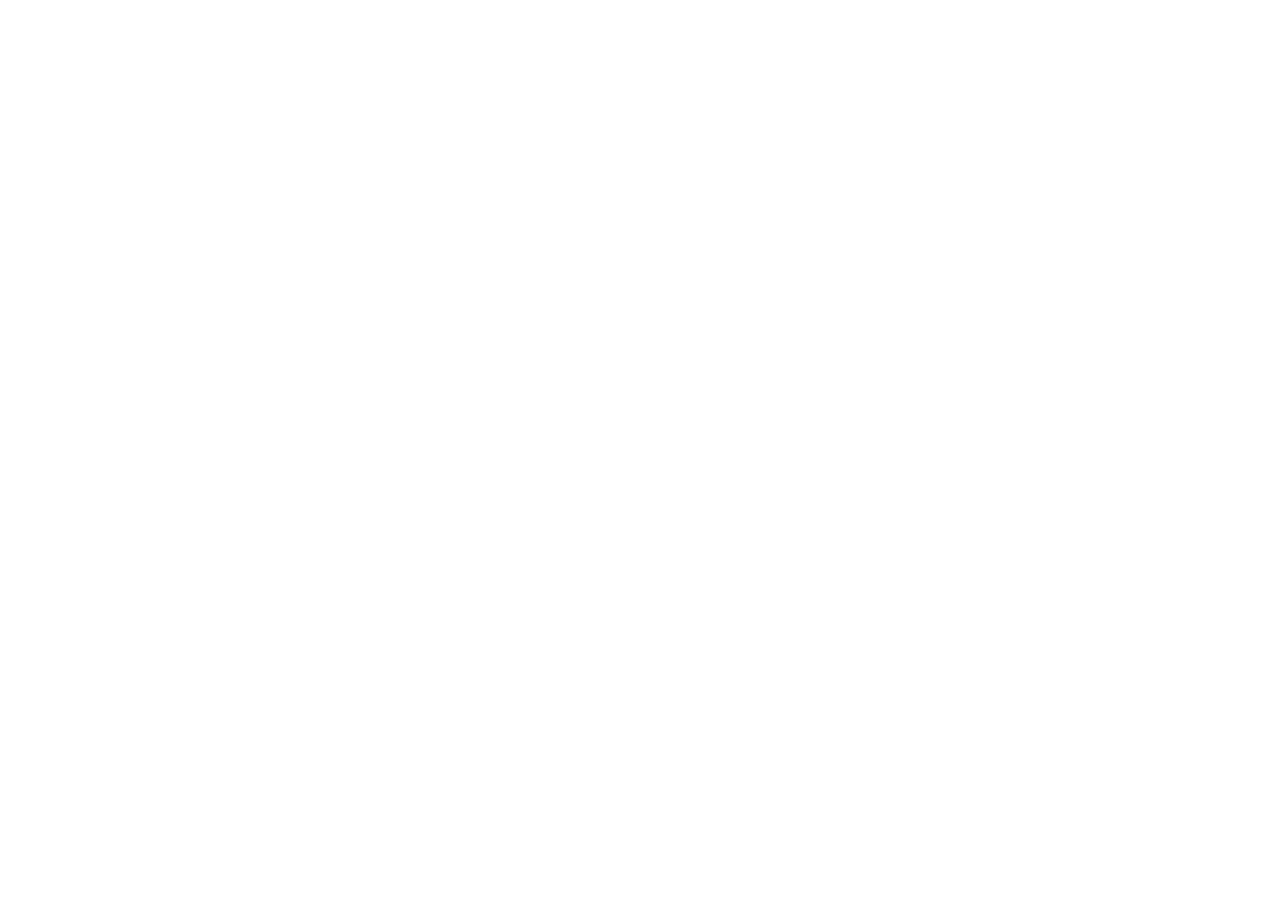
==== commit 50699aba: "Easy: chiunque crea l'account e chiede l'abilitazione; dipendenti con e-mail e password; Riposa sepa" ====
--- a/riposa/index.html
+++ b/riposa/index.html
@@ -1,293 +1,9 @@
-<!-- GENERATO da «App Pro Farmer/strumenti/genera-riposa.mjs» a partire da Riposa/index.html: non modificare qui. -->
 <!doctype html>
-<html lang="it">
-<head>
-<meta charset="utf-8">
-<meta name="viewport" content="width=device-width, initial-scale=1">
-<title>Riposa — il dosaggio giusto di piùLact per la tua stalla</title>
-<meta name="description" content="Calcola in due minuti quale prodotto della gamma piùLact serve alla tua stalla, quanto ne serve e come si usa. Uno strumento Pro Farmer.">
-<link rel="stylesheet" href="assets/style.css?v=20261030a">
-<!-- App installabile (anche su iPhone: Condividi → Aggiungi alla schermata Home) -->
-<link rel="icon" type="image/png" sizes="32x32" href="../assets/icone/favicon-32.png">
-<link rel="apple-touch-icon" href="../assets/icone/apple-touch-icon.png">
-<meta name="theme-color" content="#242320">
-<meta name="apple-mobile-web-app-capable" content="yes">
-<meta name="mobile-web-app-capable" content="yes">
-<meta name="apple-mobile-web-app-title" content="Pro Farmer">
-<meta name="apple-mobile-web-app-status-bar-style" content="default">
-<script data-solo-allevatore>
-  /* Dal 24/10/2026 i venditori hanno la loro app, Riposa Pro, su /pro/.
-     Ci mandiamo i vecchi link (#venditori) e chi ha installato la Riposa di
-     prima ed era già entrato nella sua area. */
-  (function () {
-    var venditore = false;
-    try {
-      venditore = !!localStorage.getItem('sb-gmhmxybqmkcmnbjdnslz-auth-token')
-        && (matchMedia('(display-mode: standalone)').matches || navigator.standalone === true);
-    } catch (e) {}
-    if (location.hash === '#venditori' || venditore) { location.replace('https://riposa.profarmer.it/pro/'); return; }
-    /* L'apertura animata (24/10/2026): nell'app installata a ogni apertura,
-       nel browser una volta per visita. Mai a chi ha chiesto meno movimento. */
-    try {
-      if (/[?&]apertura=(prova|ferma)/.test(location.search)) sessionStorage.removeItem('riposa-apertura');
-      var app = matchMedia('(display-mode: standalone)').matches || navigator.standalone === true;
-      var vista = sessionStorage.getItem('riposa-apertura') === '1';
-      if (!matchMedia('(prefers-reduced-motion: reduce)').matches && (app || !vista)) {
-        document.documentElement.classList.add('con-apertura');
-        sessionStorage.setItem('riposa-apertura', '1');
-      }
-    } catch (e) {}
-  })();
-</script>
-</head>
-<body>
-<a href="../" style="display:flex;align-items:center;gap:8px;padding:calc(10px + env(safe-area-inset-top,0px)) 16px 10px;background:#242320;color:#fff;font:700 15px/1.2 Inter,system-ui,sans-serif;text-decoration:none">
-  <span aria-hidden="true" style="font-size:18px">←</span> Pro Farmer</a>
-
-<!-- APERTURA: l'animazione d'ingresso, solo per l'allevatore (genera-pro.mjs la toglie).
-     Si vede solo con la classe con-apertura su <html>, decisa dallo script in testa. -->
-<div class="apertura" id="apertura" aria-hidden="true">
-  <svg class="apertura-segno" viewBox="0 0 200 200" aria-hidden="true">
-    <defs><linearGradient id="ap-croce" x1="0" y1="0" x2="1" y2="1"><stop offset="0" stop-color="#3FC4F2"/><stop offset="1" stop-color="#4A7DF7"/></linearGradient>
-      <linearGradient id="ap-riflesso" x1="0" y1="0" x2="1" y2="0"><stop offset="0" stop-color="#fff" stop-opacity="0"/><stop offset=".5" stop-color="#fff" stop-opacity=".55"/><stop offset="1" stop-color="#fff" stop-opacity="0"/></linearGradient>
-      <clipPath id="ap-sagoma"><rect x="73" y="16" width="54" height="168" rx="9"/><rect x="16" y="73" width="168" height="54" rx="9"/></clipPath></defs>
-    <circle class="ap-alone" cx="100" cy="100" r="70"/>
-    <rect class="ap-v" x="73" y="16" width="54" height="168" rx="9" fill="url(#ap-croce)"/>
-    <rect class="ap-h" x="16" y="73" width="168" height="54" rx="9" fill="url(#ap-croce)"/>
-    <!-- un riflesso di luce che attraversa la croce appena formata -->
-    <g clip-path="url(#ap-sagoma)"><rect class="ap-riflesso" x="-60" y="0" width="60" height="200" fill="url(#ap-riflesso)" transform="skewX(-18)"/></g>
-    <g transform="translate(54 54)"><g class="ap-bovina">
-      <ellipse cx="19" cy="34" rx="7.5" ry="12" transform="rotate(-34 19 34)" fill="#D7E3F0"/>
-      <ellipse cx="73" cy="34" rx="7.5" ry="12" transform="rotate(34 73 34)" fill="#D7E3F0"/>
-      <path d="M28 22c-3-4-2-8 1-10 1 3 2 6 4 8z" fill="#B9C9DA"/>
-      <path d="M64 22c3-4 2-8-1-10-1 3-2 6-4 8z" fill="#B9C9DA"/>
-      <ellipse cx="46" cy="48" rx="26" ry="24" fill="#fff"/>
-      <path d="M46 24c-9 0-16 4-19 10 5 2 11 1 15-2 3 3 8 4 12 3-1-6-4-10-8-11z" fill="#2F86E0"/>
-      <ellipse cx="46" cy="68" rx="17.5" ry="12" fill="#8CC4F5"/>
-      <circle cx="39.5" cy="67" r="2.4" fill="#0E2340"/><circle cx="52.5" cy="67" r="2.4" fill="#0E2340"/>
-      <circle class="ap-occhio" cx="36" cy="44" r="3.6" fill="#0E2340"/><circle class="ap-occhio" cx="56" cy="44" r="3.6" fill="#0E2340"/>
-      <circle cx="37.2" cy="42.8" r="1.2" fill="#fff"/><circle cx="57.2" cy="42.8" r="1.2" fill="#fff"/>
-    </g></g>
-    <circle class="ap-bolla ap-b1" cx="146" cy="62" r="4.5"/>
-    <circle class="ap-bolla ap-b2" cx="161" cy="46" r="6.5"/>
-    <circle class="ap-bolla ap-b3" cx="179" cy="26" r="9"/>
-  </svg>
-  <p class="apertura-nome">Riposa</p>
-  <p class="apertura-sotto">il dosaggio giusto di piùLact</p>
-</div>
-<script>
-  /* Dopo 3,9 secondi (o al primo tocco) l'apertura si dissolve e la pagina entra.
-     Riposa Pro (stesso script, copiato da genera-pro.mjs) resta a 1,9 secondi. */
-  (function () {
-    var el = document.getElementById('apertura'), via = false;
-    if (!document.documentElement.classList.contains('con-apertura')) { el.remove(); return; }
-    function chiudi() {
-      if (via) return; via = true;
-      el.classList.add('apertura-via');
-      document.documentElement.classList.add('apertura-finita');
-      setTimeout(function () { el.remove(); document.documentElement.classList.remove('con-apertura'); }, 450);
-    }
-    el.addEventListener('pointerdown', chiudi);
-    if (/[?&]apertura=ferma/.test(location.search)) return;   // solo per i fotogrammi di collaudo: resta finché non si tocca
-    setTimeout(chiudi, el.classList.contains('apertura-pro') ? 1900 : 3900);
-  })();
-</script>
-<!-- /APERTURA -->
-
-<header class="testata">
-  <div class="contenitore testata-in">
-    <img class="logo-profarmer" src="assets/logo-profarmer.png" alt="Pro Farmer" width="532" height="200">
-  </div>
-</header>
-
-<section class="eroe">
-  <div class="contenitore eroe-in">
-    <div class="eroe-parole">
-      <h1>Quanto piùLact serve alla tua stalla?</h1>
-      <p class="eroe-testo">Rispondi a poche domande. Ti diciamo quale prodotto usare, come e in che dose, e quanto ordinarne per spendere meno di trasporto.</p>
-    </div>
-    <!-- la stessa bovina che poi "ragiona" sul calcolo (app.js), qui ferma -->
-    <svg class="bovina bovina-eroe" viewBox="0 0 124 104" aria-hidden="true">
-      <circle class="pensiero p1" cx="88" cy="36" r="4"/>
-      <circle class="pensiero p2" cx="100" cy="25" r="5.5"/>
-      <circle class="pensiero p3" cx="114" cy="12" r="7.5"/>
-      <ellipse class="orecchio" cx="19" cy="34" rx="7.5" ry="12" transform="rotate(-34 19 34)"/>
-      <ellipse class="orecchio" cx="73" cy="34" rx="7.5" ry="12" transform="rotate(34 73 34)"/>
-      <path class="corno" d="M28 22c-3-4-2-8 1-10 1 3 2 6 4 8z"/>
-      <path class="corno" d="M64 22c3-4 2-8-1-10-1 3-2 6-4 8z"/>
-      <ellipse class="cranio" cx="46" cy="48" rx="26" ry="24"/>
-      <path class="macchia" d="M46 24c-9 0-16 4-19 10 5 2 11 1 15-2 3 3 8 4 12 3-1-6-4-10-8-11z"/>
-      <ellipse class="muso" cx="46" cy="68" rx="17.5" ry="12"/>
-      <circle class="narice" cx="39.5" cy="67" r="2.4"/>
-      <circle class="narice" cx="52.5" cy="67" r="2.4"/>
-      <circle class="occhio" cx="36" cy="44" r="3.6"/>
-      <circle class="occhio" cx="56" cy="44" r="3.6"/>
-      <circle class="luce" cx="37.2" cy="42.8" r="1.2"/>
-      <circle class="luce" cx="57.2" cy="42.8" r="1.2"/>
-    </svg>
-  </div>
-</section>
-
-<main class="contenitore">
-
-  <form id="modulo" class="scheda" novalidate>
-
-    <h2 class="titolo-sezione"><span class="numero">1</span> La tua zona di riposo</h2>
-
-    <fieldset class="campo">
-      <legend>Dove riposano le tue vacche?</legend>
-      <div class="scelte">
-        <label class="scelta">
-          <input type="radio" name="zona" value="materassino" required>
-          <span class="scelta-corpo">
-            <strong>Cuccette a materassino</strong>
-            <small>materassino o tappetino</small>
-          </span>
-        </label>
-        <label class="scelta">
-          <input type="radio" name="zona" value="buca">
-          <span class="scelta-corpo">
-            <strong>Cuccette a buca / riempimento</strong>
-            <small>che sia con blister (nido d’ape) o senza</small>
-          </span>
-        </label>
-        <label class="scelta">
-          <input type="radio" name="zona" value="lettiera">
-          <span class="scelta-corpo">
-            <strong>Lettiera</strong>
-            <small>lettiera in paglia o simili a rinnovo frequente</small>
-          </span>
-        </label>
-        <label class="scelta">
-          <input type="radio" name="zona" value="compost">
-          <span class="scelta-corpo">
-            <strong>Compost barn</strong>
-            <small>rinnovata di rado, si pulisce dopo diversi mesi; si aggiunge materiale e si lavora col coltivatore, a volte ogni giorno</small>
-          </span>
-        </label>
-      </div>
-    </fieldset>
-
-    <div class="griglia-2" id="blocco-cuccette">
-      <div class="campo">
-        <label for="cuccette">Numero di cuccette</label>
-        <input type="number" id="cuccette" name="cuccette" min="1" max="5000" step="1" placeholder="es. 120" inputmode="numeric">
-        <p class="aiuto">Se non lo sai con precisione, indica i capi in mungitura qui accanto.</p>
-      </div>
-      <div class="campo">
-        <label for="capi">Capi in mungitura</label>
-        <input type="number" id="capi" name="capi" min="1" max="5000" step="1" placeholder="es. 115" inputmode="numeric">
-        <p class="aiuto">Se non indichi le cuccette le stimiamo da qui, arrotondando per eccesso: contiamo anche gli spazi delle asciutte e il prodotto che userai in sala parto, infermeria e gabbiette.</p>
-      </div>
-    </div>
-
-    <fieldset class="campo">
-      <legend>Come mungi?</legend>
-      <div class="scelte scelte-fila">
-        <label class="scelta scelta-piccola">
-          <input type="radio" name="mungitura" value="sala" required>
-          <span class="scelta-corpo"><strong>Sala di mungitura</strong></span>
-        </label>
-        <label class="scelta scelta-piccola">
-          <input type="radio" name="mungitura" value="robot">
-          <span class="scelta-corpo"><strong>Robot di mungitura</strong></span>
-        </label>
-      </div>
-    </fieldset>
-
-    <fieldset class="campo" id="blocco-riempimento" hidden>
-      <legend>Come riempi la buca?</legend>
-      <div class="scelte">
-        <label class="scelta">
-          <input type="radio" name="riempimento" value="miscelata">
-          <span class="scelta-corpo">
-            <strong>Con una miscelata</strong>
-            <small>paglia macinata, acqua e igienizzante, distribuiti con il carro unifeed, il lanciapaglia o simili</small>
-          </span>
-        </label>
-        <label class="scelta">
-          <input type="radio" name="riempimento" value="spaglio">
-          <span class="scelta-corpo">
-            <strong>Con il materiale, e il prodotto a spaglio sopra</strong>
-            <small>paglia lunga, separato o digestato, con piùLact distribuito a spaglio</small>
-          </span>
-        </label>
-      </div>
-    </fieldset>
-
-    <div class="griglia-2" id="blocco-superficie" hidden>
-      <div class="campo">
-        <label for="mq">Metri quadri di lettiera</label>
-        <input type="number" id="mq" name="mq" min="1" max="50000" step="1" placeholder="es. 900" inputmode="numeric">
-        <p class="aiuto">La superficie totale della zona a lettiera.</p>
-      </div>
-      <div class="campo">
-        <label for="capiZona">Capi presenti in quella zona</label>
-        <input type="number" id="capiZona" name="capiZona" min="1" max="5000" step="1" placeholder="es. 80" inputmode="numeric">
-        <p class="aiuto">Serve per i metri quadri a capo: sopra i 9 m² si interviene meno spesso.</p>
-      </div>
-    </div>
-
-    <fieldset class="campo">
-      <legend id="titolo-lettiera-attuale">Cosa usi oggi in cuccetta? <span class="opzionale">puoi indicarne più di uno</span></legend>
-      <div class="spunte">
-        <label class="spunta"><input type="checkbox" name="lettieraAttuale" value="Paglia macinata"><span>Paglia macinata</span></label>
-        <label class="spunta"><input type="checkbox" name="lettieraAttuale" value="Paglia lunga"><span>Paglia lunga</span></label>
-        <label class="spunta"><input type="checkbox" name="lettieraAttuale" value="Paglia pellettata"><span>Paglia pellettata</span></label>
-        <label class="spunta"><input type="checkbox" name="lettieraAttuale" value="Segatura"><span>Segatura</span></label>
-        <label class="spunta"><input type="checkbox" name="lettieraAttuale" value="Separato"><span>Separato</span></label>
-        <label class="spunta"><input type="checkbox" name="lettieraAttuale" value="Digestato"><span>Digestato</span></label>
-        <label class="spunta"><input type="checkbox" name="lettieraAttuale" value="Calce Idrata"><span>Calce Idrata</span></label>
-        <label class="spunta"><input type="checkbox" name="lettieraAttuale" value="Carbonato di Calcio"><span>Carbonato di Calcio</span></label>
-        <label class="spunta"><input type="checkbox" name="lettieraAttuale" value="Altro Igienizzante"><span>Altro Igienizzante</span></label>
-        <label class="spunta"><input type="checkbox" name="lettieraAttuale" value="Niente" data-esclusiva="si"><span>Niente</span></label>
-      </div>
-    </fieldset>
-
-    <div class="griglia-2">
-      <div class="campo">
-        <label for="cellule">Cellule somatiche medie <span class="opzionale">facoltativo</span></label>
-        <input type="number" id="cellule" name="cellule" min="0" max="3000" step="1" placeholder="es. 240" inputmode="numeric">
-        <p class="aiuto">In migliaia per ml, come le leggi sull'analisi del latte.</p>
-      </div>
-    </div>
-
-    <p id="errore" class="errore" hidden></p>
-
-    <button type="submit" class="bottone bottone-grande">Calcola il dosaggio</button>
-    <p class="aiuto aiuto-centro">Il calcolo avviene sul tuo telefono. Dopo ti chiediamo i contatti: ti mandiamo il risultato per e-mail e Pro Farmer o il suo agente di zona ti ricontatta.</p>
-  </form>
-
-  <section id="risultato" hidden></section>
-
-</main>
-
-<footer class="pedana">
-  <div class="contenitore pedana-in">
-    <img class="logo-piulact" src="assets/logo-piulact.png" alt="piùLact" width="300" height="300">
-    <p class="pedana-firma">un prodotto Pro Farmer</p>
-    <p class="pedana-nota">
-      I valori calcolati sono indicativi e vanno adattati alla singola stalla.
-      Per una valutazione precisa, o per qualsiasi altra informazione, chiama
-      Pro Farmer.
-    </p>
-    <a class="chiama" href="tel:+393761296162"><svg viewBox="0 0 24 24" aria-hidden="true"><path d="M5 4h4l2 5-2.5 1.5a11 11 0 0 0 5 5L15 13l5 2v4a2 2 0 0 1-2 2A16 16 0 0 1 3 6a2 2 0 0 1 2-2"/></svg>Chiama Pro Farmer · +39 376 129 6162</a>
-    <p class="pedana-nota pedana-altra-app"><a href="https://riposa.profarmer.it/pro/">Sei un agente o un rivenditore? Entra in Riposa Pro</a></p>
-  </div>
-</footer>
-
-<script src="../assets/vendor/supabase-2.45.4.js"></script>
-<script>try { localStorage.setItem('riposa-installa-allevatore-no', '1'); } catch (e) {}</script>
-<script src="assets/regole.js?v=20261030a"></script>
-<script src="assets/app.js?v=20261030a"></script>
-<script src="assets/allevatore.js?v=20261030a"></script>
-<!-- RIPOSA PRO: qui strumenti/genera-pro.mjs aggiunge gli script dei venditori -->
-<script>
-  /* L'app installabile: il service worker tiene la pagina sul telefono, così
-     si apre in fretta e il calcolo funziona anche senza rete. Vedi sw.js. */
-  if ('serviceWorker' in navigator) {
-    window.addEventListener('load', () => { navigator.serviceWorker.register('../sw.js').catch(() => {}); });
-  }
-</script>
-</body>
-</html>
+<html lang="it"><head><meta charset="utf-8"><meta name="viewport" content="width=device-width,initial-scale=1">
+<title>Riposa</title>
+<!-- Dal 30/10/2026 Riposa è un'app a sé: riposa.profarmer.it -->
+<meta http-equiv="refresh" content="0; url=https://riposa.profarmer.it/">
+<link rel="canonical" href="https://riposa.profarmer.it/">
+</head><body style="font-family:system-ui,sans-serif;background:#242320;color:#fff;padding:24px">
+<p>Riposa adesso è un'app a sé: <a style="color:#F7941D" href="https://riposa.profarmer.it/">riposa.profarmer.it</a></p>
+</body></html>
